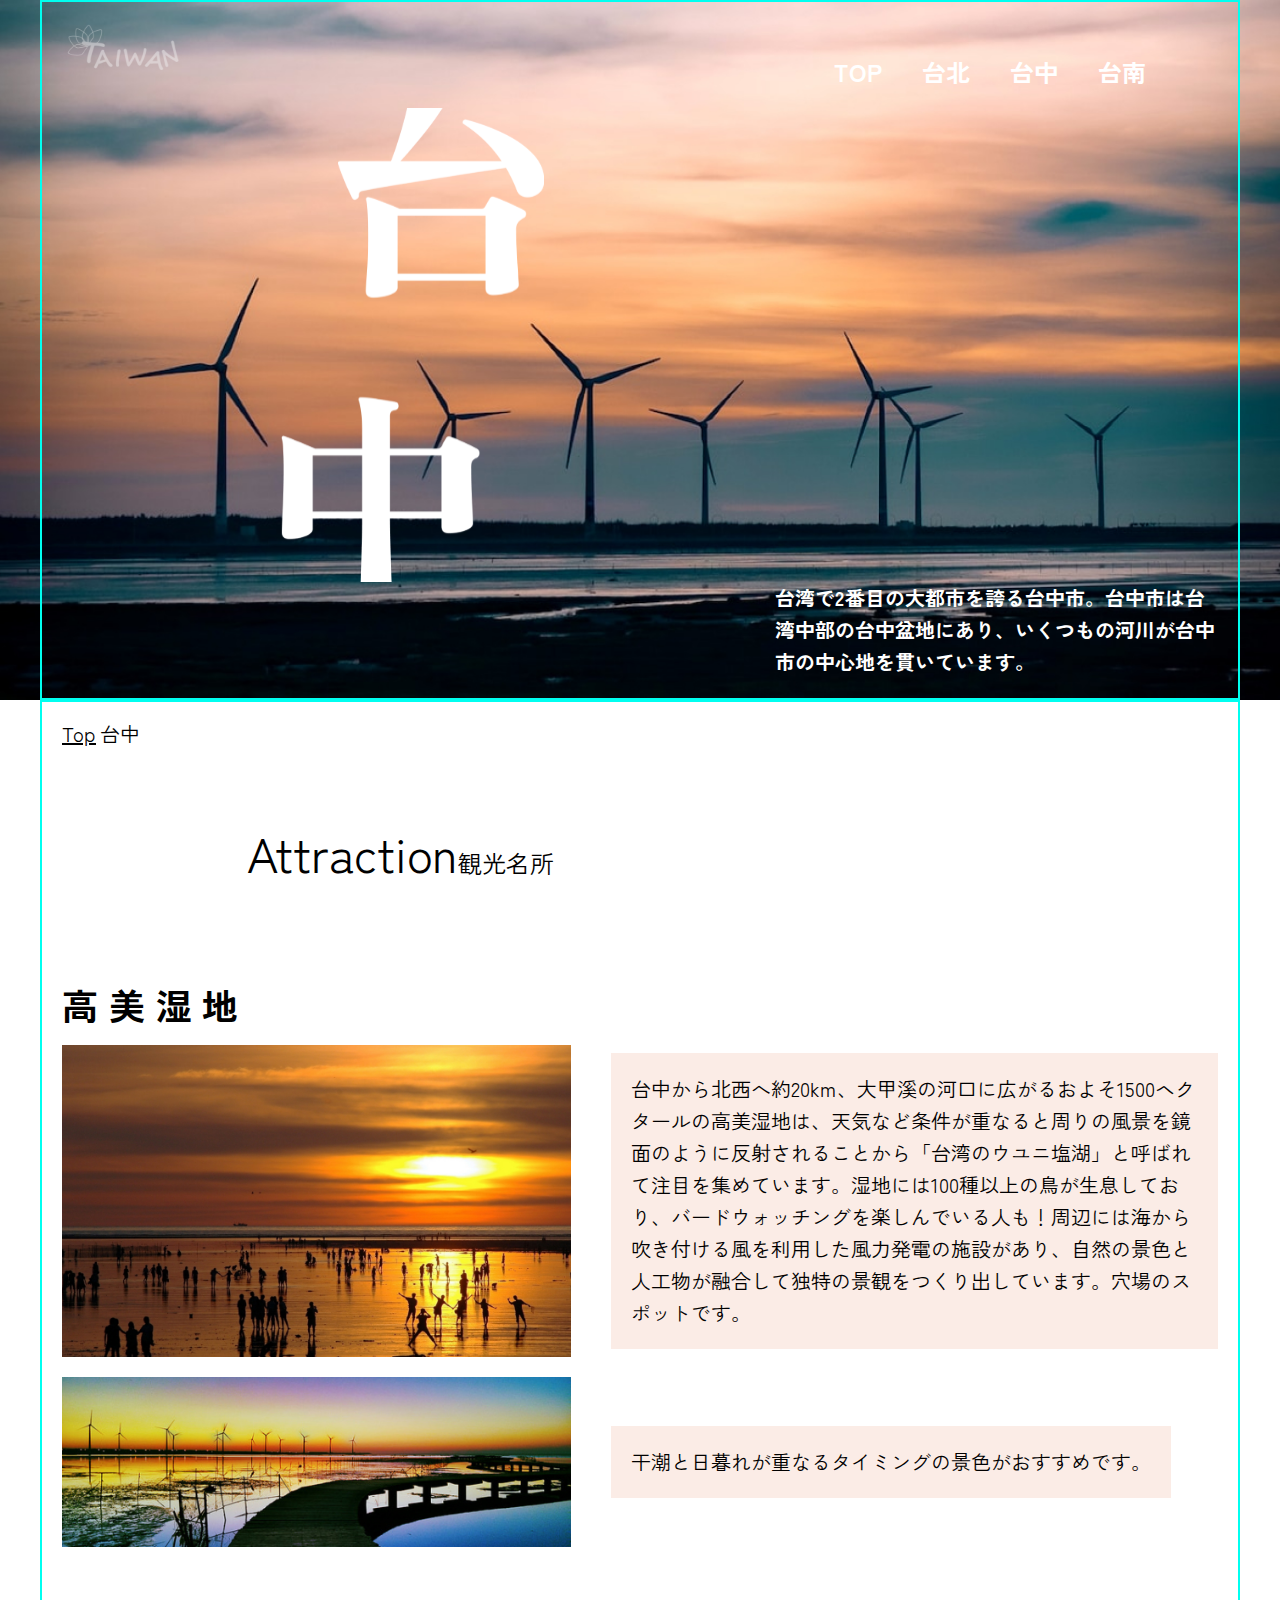
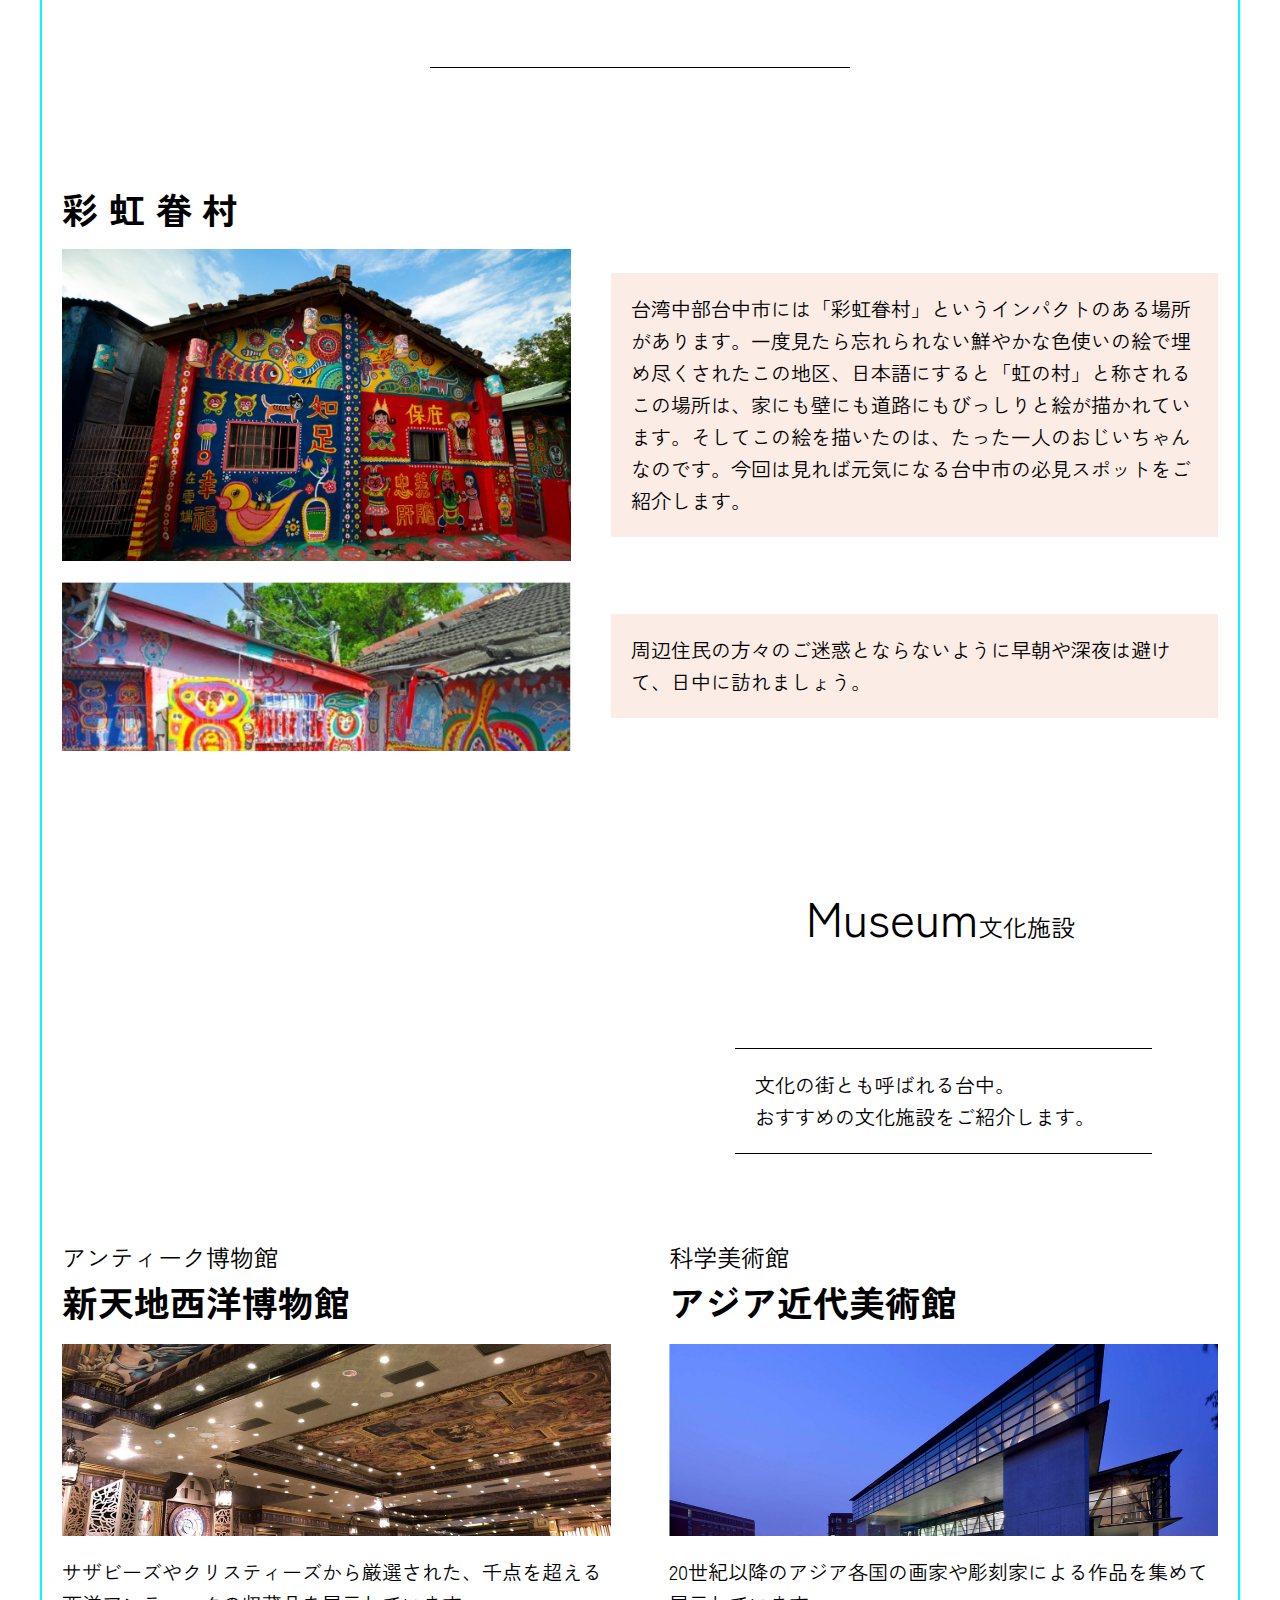
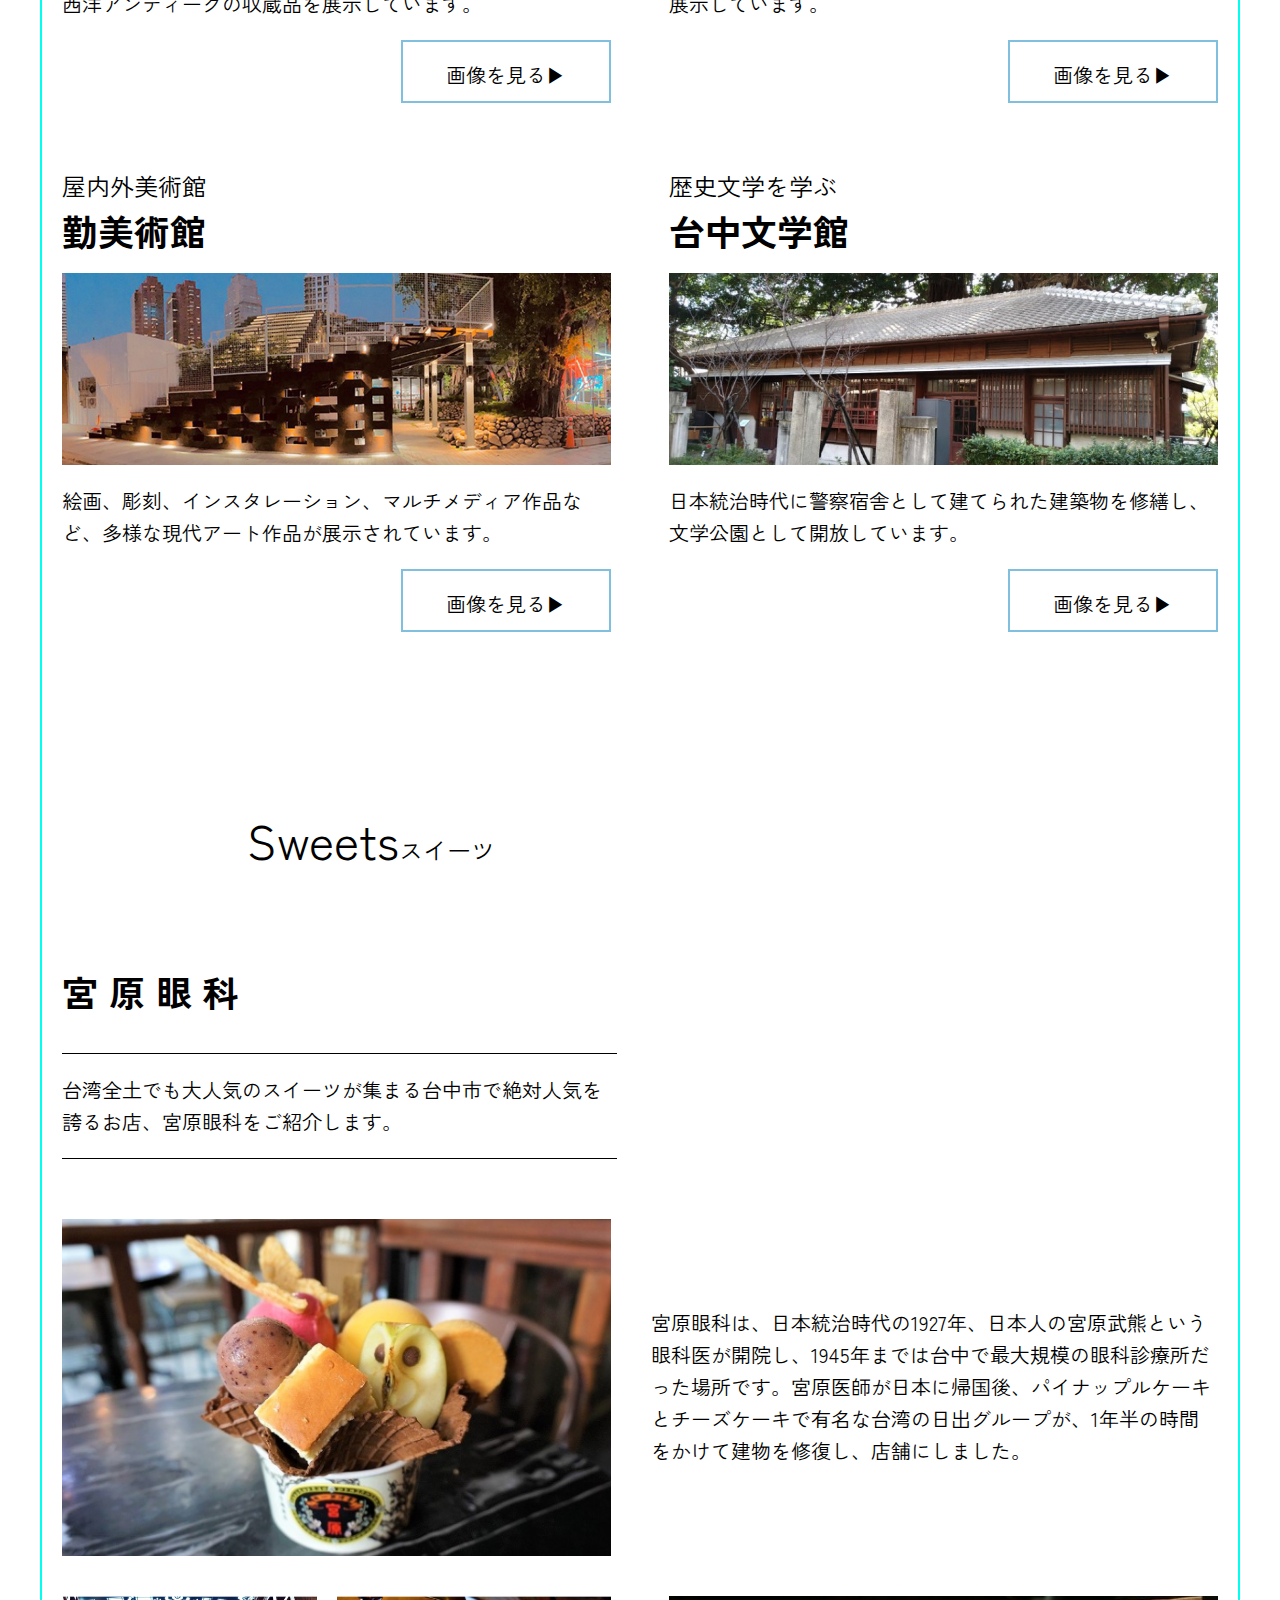
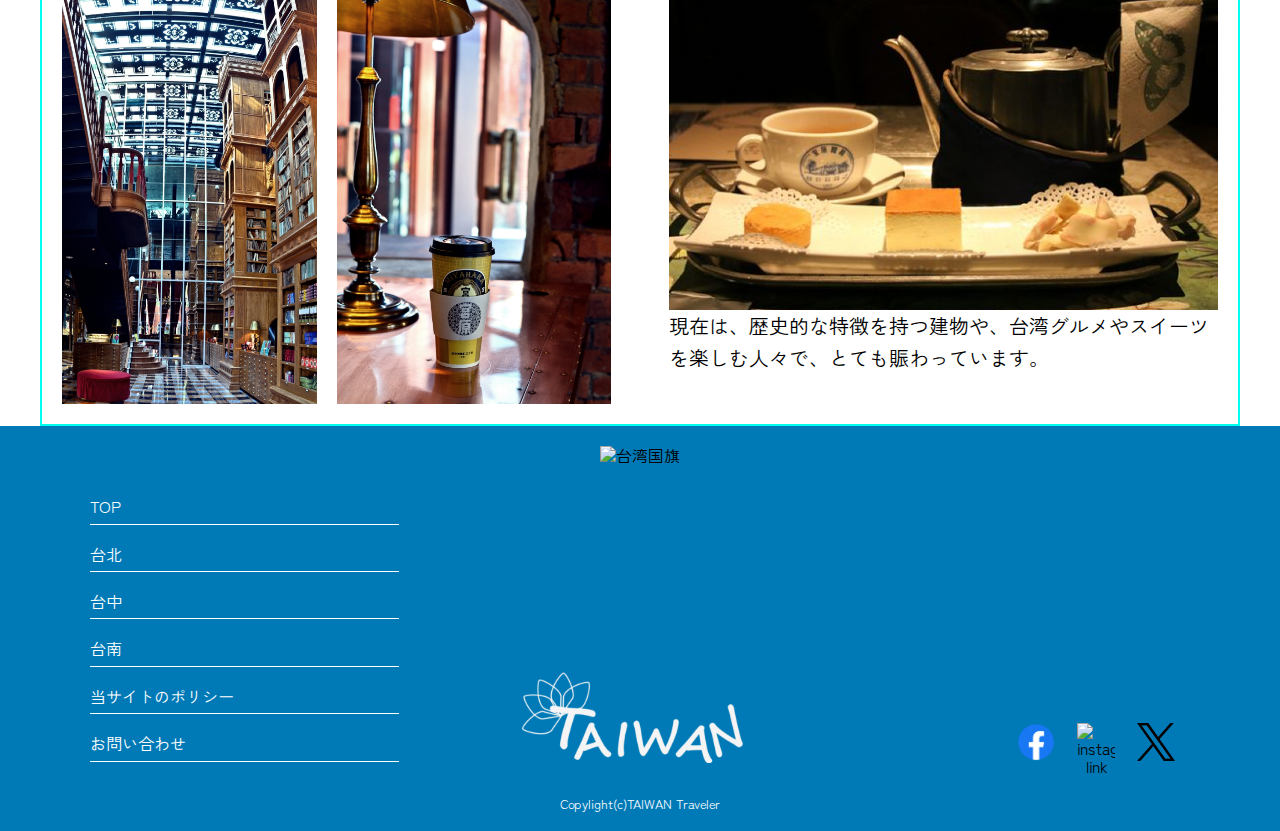
==== taiwan-site/taichung/index.html @ 5abd156e "画像名変更" ====
<!DOCTYPE html>
<html lang="ja">

<head>
  <meta charset="UTF-8">
  <meta http-equiv="X-UA-Compatible" content="IE=edge">
  <meta name="viewport" content="width=device-width, initial-scale=1.0">

  <!-- 文字 -->
  <link rel="preconnect" href="https://fonts.googleapis.com">
  <link rel="preconnect" href="https://fonts.gstatic.com" crossorigin>
  <link href="https://fonts.googleapis.com/css2?family=Zen+Kaku+Gothic+New:wght@300;400;500;700;900&display=swap"
    rel="stylesheet">

  <!-- css -->
  <link rel="stylesheet" href="../common/css/reset.css">
  <link rel="stylesheet" href="../common/css/common.css">
  <link rel="stylesheet" href="css/taichung.css">

  <title>台中</title>


  <!-- header用画像のHTML、各ページに要コピー -->
  <style>
    header {
      /* ※背景画像の変更場所※ */
      background: url(image/taichung_top_bg_sp.jpg) no-repeat 0% 40%/cover;
    }

    @media screen and (min-width: 767px) {

      /* ※背景画像の変更場所※ */
      header {
        background: url(image/taichung_top_bg.jpg) no-repeat 0% 58%/cover;
      }

      /* TOP-otamesi */
      /* header { */
      /* background: url(../top/image/top_img01.jpg) no-repeat 0% 58%/cover; */
      /* } */

    }
  </style>
  <!--------------------->

</head>


<body>

  <div class="modal">
    <div id="modalinner">
      <div class="modalclose"></div>
      <div id="modalcontent">
        <!-- --モーダル1中身変更場所- -->
        <p class="modal-start">新天地西洋博物館</p>
        <img src="image/mus_modal01_img01.jpg" alt="" class="img-top">
        <img src="image/mus_modal01_img02.jpg" alt="">

        <div class="modal-end">
          <p class="business-hours">営業時間：10:00〜18:00<br>
            住所：台湾台中市東区旱渓東路一段456号1階</p>
        </div>
        <!-- ----------------------- -->
      </div>
    </div>
  </div>
  <!-- ------------------------------- -->
  <!-- モーダル2つめ -->
  <div class="modal2">
    <div id="modalinner2">
      <div class="modalclose2"></div>
      <div id="modalcontent2">
        <!-- --モーダル2中身変更場所- -->
        <p class="modal-start">アジア近代美術館</p>
        <img src="image/mus_moda02l_img01.jpg" alt="" class="img-top">
        <img src="image/mus_modal02_img01.jpg" alt="">

        <div class="modal-end">
          <p class="business-hours">営業時間：9:30～17:00<br>
            住所：413台湾台中市霧峰區柳豐路500號</p>
        </div>
        <!-- ----------------------- -->
      </div>
    </div>
  </div>
  <!-- -------------------------------- -->

  <!-- モーダル3つめ -->
  <div class="modal3">
    <div id="modalinner3">
      <div class="modalclose3"></div>
      <div id="modalcontent3">
        <!-- --モーダル2中身変更場所- -->
        <p class="modal-start">新天地西洋博物館</p>
        <img src="image/mus_modal03_img01.jpg" alt="" class="img-top">
        <img src="image/mus_modal03_img02.jpg" alt="">

        <div class="modal-end">
          <p class="business-hours">営業時間 ：09:00〜17:00<br>
            住所：台中市西區館前路71號</p>
        </div>
        <!-- ----------------------- -->
      </div>
    </div>
  </div>
  <!-- -------------------------------- -->

  <!-- モーダル4つめ -->
  <div class="modal4">
    <div id="modalinner4">
      <div class="modalclose4"></div>
      <div id="modalcontent4">
        <!-- --モーダル2中身変更場所- -->
        <p class="modal-start">台中文学館</p>
        <img src="image/mus_modal04_img01.jpg" alt="" class="img-top">
        <img src="image/mus_modal04_img02.jpg" alt="">

        <div class="modal-end">
          <p class="business-hours">営業時間：09:00〜17:00<br>
            住所：台中市楽群街38号</p>
        </div>
        <!-- ----------------------- -->
      </div>
    </div>
  </div>
  <!-- -------------------------------- -->

  <!-- loading -->
  <div class="loading">
    <!-- <img src="../common/image/top_logo.svg"> -->
  </div>
  <!-------------->


  <!-- モーダル作成 共有部分 各ページに4つ-->







  <!-- header領域のHTML、各ページに要コピー -->
  <header>



    <div class="kasou">

      <img src="../common/image/top_logo.svg" alt="TAIWAN画像" class="header-rogo1">
      <div>

        <!-- ナビアイコン共通 -->
        <nav>


          <!-- メニューボタン -->
          <div class="nav">
            <div class="nav-icon-bg">
            </div>
            <input type="checkbox" class="menu-botan" id="menu-botan">
            <label for="menu-botan" class="menu-icon">
              <span class="nav-icon"></span>
            </label>



            <ul class="nav-menu">


              <li><img src="../common/image/top_logo.svg" alt="TAIWAN画像"></li>


              <!-- メニュー一覧 -->
              <li><a href="../index.html">top</a></li>
              <li><a href="../taipei/index.html">台北</a></li>
              <li><a href="../taichung/index.html">台中</a></li>
              <li><a href="../tainan/index.html">台南</a></li>
            </ul>

          </div>

        </nav>

        <!-- ※地名画像の変更場所※  -->

        <!-- TOP-otamesi  -->
        <img src="image/taichung_logo.svg" alt="台中画像" class="header-rogo2">
        <!-- <img src="../common/image/top_logo.svg" alt="台中画像" class="header-rogo2"> -->
      </div>

      <!-- ナビアイコン共通 -->

      <!-- ※詳細テキストの変更場所※  -->

      <!-- TOP-otamesi  -->
      <p>台湾で2番目の大都市を誇る台中市。台中市は台湾中部の台中盆地にあり、いくつもの河川が台中市の中心地を貫いています。</p>





    </div>

  </header>
  <!--------------------->
  <div class="pc-kasou">
    <main>



      <!-- パンくずメニューのHTML、各ページに要コピー -->
      <nav>
        <ul class="pan-kuzu">
          <li class="previous-screen"><a href="../index.html">top</a></li>

          <!-- ※パンくずの変更場所※  -->
          <li><a href="#"> 台中</a></li>
        </ul>

      </nav>
      <!-- パンくずメニュー -->

      <div class="kasou-main">

        <section class="attraction">

          <div class="text-align-change">

            <div class="Midashiimg"> </div>
            <h2 class="Midashi">Attraction<span>観光名所</span></h2>
          </div>



          <h3>高美湿地</h3>

          <div id="gaomei-wetland">

            <img src="image/att_gaomay_img01.jpg" alt="高美湿地の画像">


            <p class="attraction-ex">
              台中から北西へ約20km、大甲溪の河口に広がるおよそ1500ヘクタールの高美湿地は、天気など条件が重なると周りの風景を鏡面のように反射されることから「台湾のウユニ塩湖」と呼ばれて注目を集めています。湿地には100種以上の鳥が生息しており、バードウォッチングを楽しんでいる人も！周辺には海から吹き付ける風を利用した風力発電の施設があり、自然の景色と人工物が融合して独特の景観をつくり出しています。穴場のスポットです。
            </p>
          </div>

          <div id="lowtide-sunset">
            <img src="image/att_gaomay_img02.jpg" alt="干潮と日暮れの画像">

            <p class="attraction-ex attraction-exs">干潮と日暮れが重なるタイミングの景色がおすすめです。</p>
          </div>

          <!-- --------------------- -->
          <span class="kugiri"></span>
          <!-- ここ気になる -->

          <h3 id="rainbow-village-h3">彩虹眷村</h3>

          <div id="rainbow-village">

            <img src="image/att_rainbow_img01.jpg" alt="彩虹眷村の画像">

            <p class="attraction-ex">
              台湾中部台中市には「彩虹眷村」というインパクトのある場所があります。一度見たら忘れられない鮮やかな色使いの絵で埋め尽くされたこの地区、日本語にすると「虹の村」と称されるこの場所は、家にも壁にも道路にもびっしりと絵が描かれています。そしてこの絵を描いたのは、たった一人のおじいちゃんなのです。今回は見れば元気になる台中市の必見スポットをご紹介します。
            </p>
          </div>

          <div id="rainbow-village-2">

            <img src="image/att_rainbow_img02.jpg" alt="彩虹眷村の画像">

            <p class="attraction-ex attraction-exs">周辺住民の方々のご迷惑とならないように早朝や深夜は避けて、日中に訪れましょう。</p>
          </div>

        </section>



        <section class="museum">

          <div id="structural-change">
            <div id="tentative"></div>

            <div id="midasi-explanation">

              <div class="text-align-change">
                <div class="Midashiimg"></div>
                <h2 class="Midashi">Museum<span>文化施設</span></h2>
              </div>


              <p class="museum">文化の街とも呼ばれる台中。<br>
                おすすめの文化施設をご紹介します。</p>
            </div>
          </div>


          <div id="museum">

            <div id="museum-element-1">

              <div class="museum-elements">

                <p class="subtitle">アンティーク博物館</p>

                <p class="hall-name"> 新天地西洋博物館</p>

                <img class="sp" src="image/mus_western_img_sp.jpg" alt="新天地西洋博物館の画像">
                <img class="pc" src="image/mus_western_img.jpg" alt="新天地西洋博物館の画像">

                <p class="explanation">サザビーズやクリスティーズから厳選された、千点を超える西洋アンティークの収蔵品を展示しています。</p>

                <div class="button">

                  <!-- <button>営業時間を見る<span class="arrow"> </span></button> -->
                  <button id="modal-openbutton" onclick="Open()">画像を見る<span>▶</span></button>
                </div>

              </div>

              <div class="museum-elements">

                <p class="subtitle">科学美術館</p>
                <p class="hall-name">アジア近代美術館</p>

                <img src="image/mus_asian_modern_art_img.jpg" alt="アジア近代美術館の画像">

                <p class="explanation">20世紀以降のアジア各国の画家や彫刻家による作品を集めて展示しています。</p>
                <div class="button">

                  <!-- <button>営業時間を見る<span class="arrow"> </span></button> -->
                  <button id="modal-openbutton2" onclick="Open2()">画像を見る<span>▶</span></button>
                </div>


              </div>
            </div>


            <div id="museum-element-2">
              <div class="museum-elements">

                <p class="subtitle">屋内外美術館</p>
                <p class="hall-name">勤美術館</p>

                <img src="image/mus_CMP_img.jpg" alt="勤美術館の画像">

                <p class="explanation">絵画、彫刻、インスタレーション、マルチメディア作品など、多様な現代アート作品が展示されています。</p>

                <div class="button">
                  <!-- <button>営業時間を見る<span class="arrow"> </span></button> -->
                  <button id="modal-openbutton3" onclick="Open3()">画像を見る<span>▶</span></button>
                </div>


              </div>

              <div id="taichung">

                <p class="subtitle">歴史文学を学ぶ</p>

                <p class="hall-name">台中文学館</p>


                <img src="image/mus_taicyubungakukan_img.jpg" alt="台中文学館の画像">

                <p class="explanation">日本統治時代に警察宿舎として建てられた建築物を修繕し、文学公園として開放しています。</p>

                <div class="button">
                  <!-- <button>営業時間を見る<span class="arrow"> </span></button> -->
                  <button id="modal-openbutton4" onclick="Open4()">画像を見る<span>▶</span></button>
                </div>

              </div>
            </div>

          </div>

        </section>
        <section class="sweets">

          <div class="text-align-change">
            <div class="Midashiimg"></div>
            <h2 class="Midashi">Sweets<span>スイーツ</span></h2>
          </div>



          <h3>宮原眼科</h3>

          <p class="sweets">台湾全土でも大人気のスイーツが集まる台中市で絶対人気を誇るお店、宮原眼科をご紹介します。</p>


          <div id="miyahara-ophthalmology">

            <img id="ophthalmology" src="image/sweets_img.jpg" alt="宮原眼科の画像">

            <p>
              宮原眼科は、日本統治時代の1927年、日本人の宮原武熊という眼科医が開院し、1945年までは台中で最大規模の眼科診療所だった場所です。宮原医師が日本に帰国後、パイナップルケーキとチーズケーキで有名な台湾の日出グループが、1年半の時間をかけて建物を修復し、店舗にしました。
            </p>
          </div>



          <div id="grid">

            <div id="Instore-coffee">
              <img id="calc" src="image/sweets_sub01.jpg" alt="店舗内の画像">
              <img src="image/sweets_sub02.jpg" alt="コーヒーの画像">

            </div>

            <p id="explanation">現在は、歴史的な特徴を持つ建物や、台湾グルメやスイーツを楽しむ人々で、とても賑わっています。</p>

            <img id="sweets-set" src="image/sweets_miyahara_img.jpg" alt="スイーツセットの画像">
          </div>



        </section>


      </div>

    </main>
  </div>
  <footer>



    <div id="footer-div">
      <img src="../common/image/taiwankokki.svg" alt="台湾国旗" id="kokki-ikon">
    </div>


    <ul>
      <li><a href="../index.html">TOP</a></li>
      <li><a href="../taipei/index.html">台北</a></li>
      <li><a href="../taichung/index.html">台中</a></li>
      <li><a href="../tainan/index.html">台南</a></li>
      <li><a href="#">当サイトのポリシー</a></li>
      <li><a href="#">お問い合わせ</a></li>
    </ul>

    <div id="footer-tiwandiv">
      <img src="../common/image/footerlogo.svg" alt="Taiwan画像" id="footer-tiwanicon">
    </div>

    <div id="footer-snsdiv">
      <a href="#" class="snslink" id="snslink1">
        <img src="../common/image/facebook_img.png" alt="facebook link" class="snsicon">
      </a>
      <a href="#" class="snslink" id="snslink2">
        <img src="../common/image/Instagram_Glyph_Gradient.svg" alt="instagram link" class="snsicon" id="instamargin">
      </a>
      <a href="#" class="snslink" id="snslink3">
        <img src="../common/image/x_img.png" alt="X link" class="snsicon">
      </a>
    </div>



    <small>Copylight(c)TAIWAN Traveler</small>
  </footer>





  <script src="../common/js/loading.js"></script>
  <script src="../common/js/main.js"></script>
  <script src="../common/js/modal.js"></script>
  <script src="../common/js/others.js"></script>
  <script src="js/taichung.js"></script>


</body>

</html>
---- taiwan-site/common/css/common.css ----
@charset "utf-8";

/* 共通フォント */
body {
  font-family: 'Zen Kaku Gothic New', sans-serif;
}

div.pc-kasou {
  margin: 0 0px;
}

@media screen and (min-width: 767px) {

  div.pc-kasou {
    max-width: 1200px;
    margin: 0 auto;
    border: 2px solid #00FFF0;
  }
}

/* *********************************************** */
/* ローディング***javascriptのパターンのcss */
/* *********************************************** */

/* .loading { */
/* background-color: #0180BE; */
/* width: 100vw; */
/* height: 100vh; */
/* position: fixed; */
/* top: 0; */
/* left: 0; */
/* z-index: 1000; */
/* display: flex; */
/* align-items: center; */
/* justify-content: center; */
/* } */

/* .loading img { */
/* width: 287px; */
/* position: absolute; */
/* top: 50%; */
/* left: 50%; */
/* margin: 0 auto; */
/* opacity: 0;
  transform: translate(-50%, -50%); */
/* animation: img_fade 2.0s 0.5s forwards; */
/* } */

/* @keyframes img_fade { */
/* 0% { */
/* opacity: 0; */
/* } */

/* 60% { */
/* opacity: 1; */
/* } */

/* 100% { */
/* opacity: 0; */
/* } */
/* } */

/* ローディングが終わったらhideクラスを付与 */
/* .loading.hide { */
/* opacity: 0; */
/* pointer-events: none; */
/* transition: opacity 2000ms; */
/* } */

/* ローディングpc */
/* .loading img { */
/* width: 318px; */
/* } */

/* *********************************************** */

/* --------------------header-------------------- */

header div.kasou {
  padding: 8px;
}

header div.kasou img.header-rogo1 {
  width: 30%;
  /*111/375= 0.296*/
  opacity: 45%;

}

header div.kasou div {
  display: flex;
  justify-content: center;

}


header div.kasou div img.header-rogo2 {
  width: 53%;
  height: 100%;
  /*  199/375=0.53 */
  margin: 67px 0 109.4px;
  /* margin-top 112-45=67 */
  /* margin-bottom 167-57.6=109.4 */
}

header p {
  width: 69%;
  /* 247/359＝0.688 */
  color: #FFFFFF;
  font-size: 12px;
  line-height: 1.6em;
  /* 19.2/12=1.6 */
  margin: 0 0 0 auto;

  font-weight: bold;
}


/* ---ナビ作成 共通--- */
div.nav-icon-bg {
  position: fixed;
  right: 4px;
  top: 4px;

  width: 48px;
  height: 48px;
  border-radius: 24px;
  background: rgba(0, 0, 0, 0.5);

}

nav div.nav {
  position: fixed;
  right: 0;
  top: 0;
  width: 100%;
  z-index: 95;

}

nav img {
  width: 30%;
  /*111/375= 0.296*/

}

nav input.menu-botan {
  display: none;
}

nav label.menu-icon {
  position: absolute;
  right: 12px;
  top: 21px;
  padding-top: 5px;
  height: 12px;
  cursor: pointer;
}

nav label.menu-icon span.nav-icon {
  display: block;
  width: 32px;
  height: 2px;
  background: #ffffff;

  position: relative;
  transition: background .4s ease-out;

}


nav label.menu-icon span.nav-icon::before,
nav label.menu-icon span.nav-icon::after {
  content: "";
  display: block;
  width: 70%;
  height: 100%;
  background: #ffffff;

  position: absolute;
  transition: all .4s ease-out;
}

nav label.menu-icon span.nav-icon::before {
  top: -12.5px;
  margin-left: 4.5px;
}

nav label.menu-icon span.nav-icon::after {
  top: 12.5px;
  margin-left: 4.5px;
}

nav ul.nav-menu {
  width: 100%;
  background: rgba(0, 0, 0, 0.7);
  text-align: center;
  max-height: 0;
  margin: 0;
  overflow: hidden;
  transition: max-height 0.6s;
  height: 667px;

  text-transform: uppercase;
  text-decoration-line: underline;
  text-decoration-thickness: 3px;
  text-decoration-color: rgba(255, 255, 255, 0.3);

}

nav ul.nav-menu li img {
  position: absolute;
  left: 8px;
  top: 8px;
  max-height: 0;
}


nav ul.nav-menu li:first-of-type {
  padding-top: 96px;
}

nav ul.nav-menu li {
  color: #FFFFFF;
  font-size: 20px;
  font-weight: bold;

}

nav ul.nav-menu li a {
  display: block;
  padding: 32px 20px;
  font-style: bold;
}

nav ul.nav-menu li a:hover {
  /* ナビメニューの項目にカーソルを合わせたときの設定 */
  background: rgb(255, 255, 91);
  color: black;
}

nav input.menu-botan:checked~ul.nav-menu {
  /* メニューボタンをチェックした際の設定 */
  max-height: 667px;
  /* 最大高さ設定 */
}

nav input.menu-botan:checked~ul.nav-menu li img {
  /* メニューボタンをチェックした際の設定 */
  max-height: 667px;
  /* 最大高さ設定 */
}

/* メニューのバツ表示 */
nav input.menu-botan:checked~label.menu-icon span.nav-icon {

  background: transparent;

}

nav input.menu-botan:checked~label.menu-icon span.nav-icon::before {
  transform: rotate(-45deg);
  top: 0;
  right: 0.5px;
  width: 99%;
  /* 40:56.57=70:X 比率の計算 */
  /* 70*56.57/40=99% */
}

nav input.menu-botan:checked~label.menu-icon span.nav-icon::after {
  transform: rotate(45deg);
  top: 0;
  right: 0.5px;
  width: 99%;
}

@media screen and (min-width: 767px) {

  header div.kasou {
    padding: 0px;
    max-width: 1200px;
    margin: 0 auto;
    border: 2px solid #00FFF0;
    position: relative;

  }

  header div.kasou img.header-rogo1 {
    width: 10%;
    /*140/1366= 0.102*/
    opacity: 45%;
    margin: 20px 0 0 20px;

  }

  header div.kasou div {
    display: block;
  }

  header div.kasou div img.header-rogo2 {
    width: 22%;
    /*  300/1366=0.219 */
    height: 100%;
    margin: 38px 0 0 20%;
    /* margin-top 112-45=67 */
    /* margin-bottom 167-57.6=109.4 */
  }


  header p {
    width: 37%;
    /* 482/1290=0.374 */

    font-size: 20px;
    margin: 0 20px 0 auto;
    padding-bottom: 20px;
  }



  /* ---ナビ作成 共通--- */
  div.nav-icon-bg {
    position: none;
    width: 0px;
    height: 0px;
    border-radius: 0px;
    background: transparent;
  }

  nav div.nav {
    display: none;
    position: absolute;

    top: 0;
    right: 6%;

    width: 100%;
    height: 58px;
    margin-top: 20px;
  }

  nav img {
    display: none;

  }

  nav input.menu-botan {
    display: none;
  }

  nav label.menu-icon {
    position: none;
    padding-top: 0px;
    height: 0px;
    cursor: none;
  }

  nav label.menu-icon span.nav-icon {
    display: none;
    width: 0px;
    height: 0px;
    background: #ffffff;

    position: relative;
    transition: background .4s ease-out;

  }

  nav ul.nav-menu {
    display: flex;
    justify-content: right;
    width: 100%;
    background: rgba(0, 0, 0, 0);
    text-align: center;
    max-height: none;
    overflow: none;
    transition: none;

    height: 56px;

    text-transform: uppercase;
    text-decoration-line: none;

    position: absolute;
    top: 0px;
    right: 0px;

    margin-top: 20px;
  }

  nav ul.nav-menu li img {
    position: absolute;
    left: 0;
    top: 0;
    max-height: 0;
  }


  nav ul.nav-menu li:first-of-type {
    padding-top: 0px;
  }

  nav ul.nav-menu li {
    color: #FFFFFF;
    font-size: 24px;
  }

  nav ul.nav-menu li a {
    display: block;
    padding: 16px 20px;
  }
}

/* ---ナビ作成 共通--- */
/* --------------------header-------------------- */

/* --------------------main領域スペース設定-------------------- */
main {
  margin: 8px 40px 60px 8px;
}

main div.kasou-main {
  margin: 0 0 0 32px;
}

/* --------------------SP用、PC用画像切り替え-------------------- */
main div.kasou-main img.sp {
  display: inline-block;
}

main div.kasou-main img.pc {
  display: none
}



@media screen and (min-width: 767px) {

  div.pc-kasou {}

  main {
    margin: 20px 20px;
  }

  main div.kasou-main {
    margin: 0px;
  }

  /* --------------------SP用、PC用画像切り替え-------------------- */
  main div.kasou-main img.sp {
    display: none;
  }

  main div.kasou-main img.pc {
    display: inline-block;
  }

}

/* --------------------main領域スペース設定-------------------- */


/* ---パンくず--- */
main nav ul {
  display: flex;
}

main nav ul li.previous-screen {
  text-transform: capitalize;
  text-decoration-line: underline;

  margin-right: 4px;
}

@media screen and (min-width: 767px) {
  main nav ul {
    font-size: 20px;
  }

}

/* ---パンくず--- */

/* 見出し */
.Midashiimg {
  position: relative;
  display: inline;
  height: 0.5px;
  left: 50%;
  width: 100%;
}

.Midashiimg::before {
  content: '';
  display: inline-block;
  position: absolute;
  background-image: url(../../common/image/h2_bg.png);
  background-size: contain;
  width: 220px;
  height: 40px;
  top: -8px;
  left: -110px;
}

/* 見出し左スタイル！ h2が左端にある状態でコピペしてください*/

/* #Midashi {
  font-size: 48px;
  text-align: left;
  margin-left: 16%;
}
#Midashi span {
  font-size: 24px;
}
#Midashiimg {
  left: 16%;
}
#Midashiimg::before {
  width: 530px;
  height: 96px;
  top: -15px;
  left: -110px;
} */

/* /* 見出し右スタイル！ h2が右端にある状態でコピペしてください*/

/* #section3 h2{
  font-size: 48px;
}

#Midashi2 {
  
  margin-right: 16%;
}
#Midashi2 span {
  font-size: 24px;
}
#Midashiimg2 {
  left: 84%;
}
#Midashiimg2::before {
  width: 530px;
  height: 96px;
  top: -15px;
  left: -430px;
} */



/* 区切り線sp */
.kugiri {
  display: block;
  margin: 0 auto;
  max-width: 225px;
  border-top: 1px solid #000000;
}




/* モーダルウィンドウ!!!!!!!!!!!!!!!!!!!!!!!!!!!!!!!!!!!!!!!!!!!!!!!!!!!!!!!! */
#modal-openbutton {
  position: fixed;
  border: 2px solid #ff7b00;
  width: 120px;
  height: 36px;
  font-size: 12px;
  text-align: center;
}

.modal {
  position: fixed;
  width: 100%;
  height: 100%;
  opacity: 0;
  visibility: hidden;
  text-align: center;
  /* ----------------モーダル背景色変更場所------------------------- */

  /* --------------------------------------------------------------- */
}

/* クラス付与 */
.Opening {
  opacity: 1;
  visibility: visible;
}

/* アニメーション変更場所（設定自由です）************** */
.Opening {
  visibility: visible;
  animation: modalanime forwards 0.5s ease-in 0s 1;
}

@keyframes modalanime {
  0% {
    opacity: 0;
  }

  100% {
    opacity: 1;
  }
}

/* --------------------------------------------------- */
/* 閉じるボタンdiv */
.modalclose {
  position: absolute;
  display: flex;
  align-items: center;
  justify-content: center;
  left: 99%;
  width: 1px;
  height: 1px;
}

/* ばってん疑似要素 */
.modalclose::before {
  position: absolute;
  content: "";
  top: 15px;
  right: 10px;
  width: 40px;
  height: 40px;
  border-top: 8px solid #000;
  cursor: pointer;
  rotate: 45deg;
}

.modalclose::after {
  position: absolute;
  content: "";
  top: 15px;
  right: -12px;
  width: 40px;
  height: 40px;
  border-top: 8px solid #000;
  cursor: pointer;
  rotate: -45deg;
}

/*----------------------- モーダルの中身変更場所SP--------------- */
.modal img {
  width: 280px;
  height: 280px;
  margin-top: 80px;
  box-shadow: 10px 10px 12px 4px #ccc;
}

/* ----------------------------------------------------------------
  spモーダルコンテンツSP版の上部マージンは80px */

@media screen and (min-width: 767px) {

  /* ------------------- モーダルの中身変更場所PC-------------------*/
  .modal img {
    margin-top: 120px;
    width: 33%;
    height: auto;
  }


  /* 区切り線 pc*/
  .kugiri {
    display: block;
    margin: 0 auto;
    max-width: 420px;
    border-top: 1px solid #000000;
  }

  /* ----------------------------------------------------- */
  /* -------------------------------------------------------------- 
pcモーダルコンテンツPC版の上部マージンは120px*/
}

/* ----------------------------------------------------- */




/* 共有部分footer!!!!!!!!!!!!!!!!!!!!! ***************************/

footer {
  background-color: #007AB7;
  text-align: center;
  padding: 20px 0 20px 0;
  width: 100%;
}

#footer-div {
  display: block;
}

#kokki-ikon {
  width: 38px;
  height: 24px;
}

footer ul {
  margin-left: 31%;
}

footer li {
  color: #fff;
  width: 23%;
  text-align: left;
  border-bottom: 1px solid #fff;
  padding: 20px 0 8px 0;
}

#footer-tiwandiv {
  display: none
}

footer div {
  justify-content: center;
  display: flex;
  width: 100%;
}

footer .snslink {
  display: block;
  width: 38px;
  margin: 20px 10px 0 10px;
}

footer .snsicon {
  display: block;
  width: 38px;
  padding: 20px 0 20px 0;
}

#footer-div {
  display: block;
}

#kokki-ikon {
  width: 38px;
  height: 24px;
}

footer li {
  color: #fff;
  width: 53%;
  text-align: left;
  border-bottom: 1px solid #fff;
  padding: 20px 0 8px 0;
}

footer small {
  display: block;
  color: #fff;
  margin-top: 20px;
}

footer div {
  justify-content: center;
  display: flex;
  width: 100%;
}

footer .snslink {
  display: block;
  width: 38px;
  margin: 20px 10px 0 10px;
}

footer .snsicon {
  display: block;
  width: 38px;
}

footer small {
  display: block;
  color: #fff;
  margin-top: 20px;
}

@media screen and (min-width: 767px) {

  #kokki-ikon {
    width: 64px;
    height: 48px;
    margin-bottom: 13px;
  }

  footer ul {
    margin-left: 7%;
  }

  footer small {
    position: relative;
  }


  #footer-tiwandiv {
    display: block;
    width: 20px;
    position: relative;
    background-color: #007AB7;
    height: 1px;
    left: 50%
  }

  #footer-tiwanicon {
    position: absolute;
    right: -90px;
    bottom: 0px;
  }

  #footer-snsdiv {
    position: relative;
    height: 14px;
    left: 99%;
    width: 0.2px;

  }

  footer #snslink1 {
    position: absolute;
    display: inline;
    right: 240px;
    top: -80px;
    width: 100%;
    height: 100px;
    ;
  }

  footer #snslink2 {
    position: absolute;
    right: 180px;
    top: -80px;
    width: 100%;
    height: 100px;
    ;
  }

  footer #snslink3 {
    position: absolute;
    display: inline;
    right: 120px;
    top: -80px;
    width: 100%;
    height: 100px;
    ;
  }

  .snslink {
    display: inline;
  }

  footer ul {
    margin-left: 7%;
  }

  footer li {
    width: 26%;
  }
}


/* ********************************************************/
---- taiwan-site/taichung/css/taichung.css ----
@charset "UTF-8";


/* TOP-otamesi  */
/* header div.kasou div img.header-rogo2 { */
/* width: 65%; */
/* 780/1200=0.65 */

/* margin-top: ???; */

/* margin-bottom: 16%; */
/* 116/710.91=0.163 */
/* 116⇒開けたいスペースの高さ(ｐ要素の高さ) */
/* 710.91⇒(ｐ要素の親要素の高さ) */
/* } */

/* --------------------main-------------------- */
main div.kasou-main {
    text-align: center;
}

main div.kasou-main h3 {
    text-align: center;
    font-size: 24px;
    font-weight: bold;
    letter-spacing: 0.3em;
    margin-bottom: 20px;
}

main div.kasou-main img {
    width: 100%;
    margin-bottom: 20px;
}

main div.kasou-main div.text-align-change {
    text-align: left;
}


/* -----------------見出し 共有-------------------------------------*/
/* 疑似要素の親 */
.Midashi {
    font-size: 24px;
    text-align: center;
    margin-bottom: 48px;
}

.Midashi span {
    font-size: 12px;
}

.Midashiimg {
    position: relative;
    height: 0.5px;


    /* 見出しの基準位置変更場所％で指定してください------- */
    left: 50%;
    /* --------------------------------------------------- */
}

.Midashiimg::before {

    /* 画像サイズurl変更場所------------------------------ */
    background-image: url(../../common/image/h2_bg.png);
    width: 220px;
    height: 40px;
    top: -8px;
    left: -110px;
    /* --------------------------------------------------- */
}

/* ----------------------------------------------------- */


main div.kasou-main section.attraction {
    margin-top: 40px;
    margin-bottom: 40px;
}

section.attraction h3 {
    margin-top: 60px;
}


section.attraction p.attraction-ex {
    background: rgba(237, 161, 132, 0.2);
    font-size: 12px;
    line-height: 19.2px;
    padding: 20px 16px;
    margin-bottom: 20px;
}

section.attraction p.attraction-exs {
    margin-bottom: 60px
}



section.museum p.museum {
    width: 76%;
    /* 225/295=0.763 */
    font-size: 12px;
    line-height: 19.2px;
    padding: 12px 0;
    margin: 0px auto;
    margin-bottom: 40px;
    border-top: solid 1px #000;
    border-bottom: solid 1px #000;

}


section.museum div#museum {
    text-align: left;
}

section.museum div#museum div.museum-elements {
    margin-bottom: 40px;
}

section.museum div#museum div#taichung {
    margin-bottom: 60px;
}

section.museum div#museum p.subtitle {
    font-size: 12px;
    line-height: 22.5px;
}

section.museum div#museum p.hall-name {
    font-size: 16px;
    font-weight: bold;
    line-height: 22.5px;
    margin-bottom: 12px;

}

section.museum div#museum img {
    margin-bottom: 12px;
    object-fit: cover;
}

section.museum div#museum p.explanation {
    font-size: 12px;
    line-height: 19.2px;
    margin-bottom: 12px;

}

section.museum div#museum div.button {
    display: flex;
    justify-content: right;
}

section.museum div#museum div button {
    font-size: 12px;
    /* border: 2px solid rgba(1, 128, 190, 0.5); */
    padding: 12px;
}


section.museum div#museum button span.arrow {
    display: inline-block;
    width: 0px;
    height: 0px;
    border-top: 5px solid transparent;
    border-bottom: 5px solid transparent;
    border-left: 5px solid rgb(1, 128, 190);
    /* (√2*7)/2＝5.94 */

    margin-left: 7.1px;

}






section.sweets p {
    font-size: 12px;
    margin-bottom: 20px;

}

section.sweet div#grids img#ophthalmology {
    margin-bottom: 20px;
}

section.sweets div#grid div#Instore-coffee {
    width: 100%;
    display: flex;
    object-fit: cover;
}

section.sweets div#grid div#Instore-coffee img {
    width: 50%;
    /* 140/295=0.47 */
    margin-bottom: 0px;

}

section.sweets div#grid div#Instore-coffee img#calc {
    padding-right: 15px;
}

section.sweets div#grid img#sweets-set {
    margin-bottom: 60px;
}










/* --------------------main-------------------- */

@media screen and (min-width: 767px) {

    /* --------------------main-------------------- */

    main div.kasou-main {
        text-align: left;
    }

    main div.kasou-main h3 {
        text-align: left;
        font-size: 36px;
        font-weight: bold;
        letter-spacing: 0.3em;
        margin-bottom: 20px;
    }

    main div.kasou-main img {
        width: 44%;
        /* 600/1366=0.44 */
        margin-right: 40px;
        margin-bottom: 0px;
    }

    main div.kasou-main div.text-align-change {
        text-align: none;
    }



    /* -----------------見出し 共有-------------------------------------*/
    /* 疑似要素の親 */
    .Midashi {
        font-size: 48px;
        text-align: left;
        margin-left: 16%;
        margin-bottom: 48px;
    }

    .Midashi span {
        font-size: 24px;
    }

    .Midashiimg {
        position: relative;
        height: 0.5px;


        /* 見出しの基準位置変更場所％で指定してください------- */
        left: 16%;
        /* --------------------------------------------------- */
    }

    .Midashiimg::before {

        /* 画像サイズurl変更場所------------------------------ */
        background-image: url(../../common/image/h2_bg.png);
        width: 530px;
        height: 96px;
        top: -15px;
        /* 45(線と画像の底辺が同じ時)-24(スペース量)=21px */
        left: -110px;
        /* --------------------------------------------------- */
    }

    /* ----------------------------------------------------- */

    main div.kasou-main section.attraction {
        margin-top: 80px;

        margin-bottom: 120px;
    }


    section.attraction h3 {
        margin-top: 104px;
        /* 24(h2から見出し画像底辺までの距離)+80＝104 */
    }

    section.attraction p.attraction-ex {
        background: rgba(237, 161, 132, 0.2);
        font-size: 20px;
        line-height: 32px;
        padding: 20px 20px;
        margin: 0px;
    }

    section.attraction p.attraction-exs {
        margin-bottom: 0px;
    }

    section.attraction div#gaomei-wetland {
        display: flex;
        margin-bottom: 20px;
        align-items: center;
    }

    section.attraction div#lowtide-sunset {
        display: flex;
        margin-bottom: 120px;
        align-items: center;
    }

    section.attraction h3#rainbow-village-h3 {
        margin-top: 120px;
    }

    section.attraction div#rainbow-village {
        display: flex;
        margin-bottom: 20px;
        align-items: center;
    }

    section.attraction div#rainbow-village-2 {
        display: flex;
        margin-bottom: 120px;
        align-items: center;
    }




    main div.kasou-main section.museum div#structural-change {
        display: flex;
        column-gap: 58px;
    }

    section.museum div#structural-change div#tentative,
    section.museum div#structural-change div#midasi-explanation {
        width: 50%;
    }

    /* ミュージアムの見出し画像 微調整 */
    section.museum div#structural-change div#midasi-explanation div.Midashiimg {
        margin-left: 5%;
        top: 24px;
    }

    /* ミュージアムの見出し文字 微調整 */
    section.museum div#structural-change div#midasi-explanation h2 {
        margin-left: 25%;

    }


    section.museum div#museum div#museum-element-1,
    section.museum div#museum div#museum-element-2 {
        display: flex;
        column-gap: 58px;
    }

    section.museum div#museum div.museum-elements,
    section.museum div#museum div#taichung {
        width: 50%;
    }


    section.museum p.museum {
        width: 76%;
        /* 225/295=0.763 */
        font-size: 20px;
        line-height: 32px;
        padding: 20px;
        /* margin: 0px auto; */
        margin-top: 104px;
        /* 24(h2から見出し画像底辺までの距離)+80＝104 */
        margin-bottom: 80px;
        border-top: solid 1px #000;
        border-bottom: solid 1px #000;

    }


    section.museum div#museum {
        text-align: left;
    }

    section.museum div#museum div.museum-elements {
        margin-bottom: 60px;
    }

    section.museum div#museum div#taichung {
        margin-bottom: 0px;
    }

    section.museum div#museum div#museum-element-2 {
        margin-bottom: 120px;

    }

    section.museum div#museum p.subtitle {
        font-size: 24px;
        line-height: 45px;
    }

    section.museum div#museum p.hall-name {
        font-size: 36px;
        font-weight: bold;
        line-height: 45px;
        margin-bottom: 20px;

    }

    section.museum div#museum img {
        margin-bottom: 20px;
        height: 15vw;
        /* 270/1755=0.15 */
        object-fit: cover;
        width: 100%;

        margin-right: 0;
    }

    section.museum div#museum p.explanation {
        font-size: 20px;
        line-height: 32px;
        margin-bottom: 20px;

    }

    section.museum div#museum div.button {
        /* width: 100%; */
        /* 210/1033=0.20 */
        display: block;
        display: flex;
        justify-content: right;
        align-items: end;
    }

    section.museum div#museum div button {
        font-size: 20px;
        /* border: 2px solid rgba(1, 128, 190, 0.5); */
        padding: 21px 27px;
    }


    section.museum div#museum button span.arrow {
        display: inline-block;
        width: 0px;
        height: 0px;
        border-top: 10px solid transparent;
        border-bottom: 10px solid transparent;
        border-left: 10px solid rgb(1, 128, 190);
        /* (√2*14)/2＝9.89 */

        margin-left: 6px;

    }



    main div.kasou-main section.sweets h3 {
        margin-top: 104px;
        /* 24(h2から見出し画像底辺までの距離)+80＝104 */
        margin-bottom: 40px;
    }

    section.sweets p {
        font-size: 20px;
        line-height: 32px;
        margin-bottom: 0px;
    }


    section.sweets p.sweets {
        width: 48%;
        /* 420/877.13=0.48 */
        font-size: 20px;
        line-height: 32px;
        padding: 20px 0;
        margin-bottom: 60px;
        border-top: solid 1px #000;
        border-bottom: solid 1px #000;
    }

    section.sweets div#miyahara-ophthalmology {
        display: flex;
        align-items: center;

        column-gap: 40px;
        margin-bottom: 40px;


    }

    section.sweets img#ophthalmology {
        width: 47.5%;
        margin-bottom: 0px;
        margin-right: 0;
    }

    section.sweets div#grid {
        display: grid;
        grid-template-rows: 77% 23%;
        grid-template-columns: 47.5% 5% 47.5%;
        /* 300/388=0.77 */
        /* 50/(580+50+480)=0.045 */
    }




    section.sweets div#grid div#Instore-coffee {
        width: 100%;
        /* 388/ */
        display: flex;
        object-fit: cover;

        grid-row: 1/3;
        grid-column: 1/2;
    }

    section.sweets div#grid div#Instore-coffee img {
        width: 50%;
        /* 140/295=0.47 */
        margin-bottom: 0px;
        margin-right: 0px;

    }

    section.sweets div#grid div#Instore-coffee img#calc {
        padding-right: 20px;
    }

    section.sweets div#grid p#explanation {
        grid-row: 2/3;
        grid-column: 3/4;
    }

    section.sweets div#grid img#sweets-set {
        object-fit: cover;
        margin: 0;
        margin-bottom: 0px;
        grid-row: 1/2;
        grid-column: 3/4;
        width: 100%;
        height: 100%;
    }


    /* --------------------main-------------------- */
}

/* モーダル */

p.modal-start {
    font-weight: bold;
    font-size: 24px;
    color: #ffffff;
    padding-top: 80px;
    margin-bottom: 20px;
}

img.img-top {
    margin-right: 15px;
}


div.modal-end {
    text-align: left;
}

p.business-hours {
    width: 79%;
    /* (140*2+15)/375=0.786 */
    font-weight: bold;
    font-size: 12px;
    line-height: 19.2px;
    color: #ffffff;
    margin: 0 40px;

}

/* モーダルウィンドウ */
/* -----------ボタンスタイル変更場所------------ */
#modal-openbutton {
    position: inherit;
    border: 2px solid rgba(1, 128, 190, 0.5);
    width: 120px;
    height: 36px;
    font-size: 12px;
    text-align: center;
}

/* --------------------------------------------- */
.modal {
    position: fixed;
    width: 100%;
    height: 100%;
    opacity: 0;
    visibility: hidden;
    text-align: center;
    /* ----------------モーダル背景色変更場所------------------------- */
    background-color: #0180BE;
    z-index: 99;
    /* --------------------------------------------------------------- */
}

/* クラス付与 */
.Opening {
    visibility: visible;
    animation: modalanime forwards 0.5s ease-in 0s 1;
}

@keyframes modalanime {
    0% {
        opacity: 0;
    }

    100% {
        opacity: 1;
    }
}

/* 閉じるボタンdiv */
.modalclose {
    position: absolute;
    display: flex;
    align-items: center;
    justify-content: center;
    left: 99%;
    width: 1px;
    height: 1px;
}

/* ばってん疑似要素 */
.modalclose::before {
    position: absolute;
    content: "";
    top: 15px;
    right: 10px;
    width: 40px;
    height: 40px;
    border-top: 8px solid #000;
    cursor: pointer;
    rotate: 45deg;
}

.modalclose::after {
    position: absolute;
    content: "";
    top: 15px;
    right: -12px;
    width: 40px;
    height: 40px;
    border-top: 8px solid #000;
    cursor: pointer;
    rotate: -45deg;
}

/*----------------------- モーダルの中身スタイル変更場所SP--------------- */
.modal img {
    width: 140px;
    height: 140px;
    margin-top: 0;
    margin-bottom: 20px;
    box-shadow: none;
}

/* ----------------------------------------------------------------
    spモーダルコンテンツSP版の上部マージンは80px */





/* モーダル2 */
/* モーダルウィンドウ */
/* -----------ボタンスタイル変更場所------------ */
#modal-openbutton2 {
    position: inherit;
    border: 2px solid rgba(1, 128, 190, 0.5);
    width: 120px;
    height: 36px;
    font-size: 12px;
    text-align: center;
}

/* ------------------------------------------------ */
.modal2 {
    position: fixed;
    width: 100%;
    height: 100%;
    opacity: 0;
    visibility: hidden;
    text-align: center;
    /* ----------------モーダル背景色変更場所------------------------- */
    background-color: #0180BE;
    z-index: 99;
    /* --------------------------------------------------------------- */
}

/* クラス付与 */
.Opening2 {
    visibility: visible;
    animation: modalanime forwards 0.5s ease-in 0s 1;
}

@keyframes modalanime {
    0% {
        opacity: 0;
    }

    100% {
        opacity: 1;
    }
}

/* 閉じるボタンdiv */
.modalclose2 {
    position: absolute;
    display: flex;
    align-items: center;
    justify-content: center;
    left: 99%;
    width: 1px;
    height: 1px;
}

/* ばってん疑似要素 */
.modalclose2::before {
    position: absolute;
    content: "";
    top: 15px;
    right: 10px;
    width: 40px;
    height: 40px;
    border-top: 8px solid #000;
    cursor: pointer;
    rotate: 45deg;
}

.modalclose2::after {
    position: absolute;
    content: "";
    top: 15px;
    right: -12px;
    width: 40px;
    height: 40px;
    border-top: 8px solid #000;
    cursor: pointer;
    rotate: -45deg;
}

/*----------------------- モーダルの中身スタイル変更場所SP--------------- */
.modal2 img {
    width: 140px;
    height: 140px;
    margin-top: 0;
    margin-bottom: 20px;
    box-shadow: none;
}

/* ----------------------------------------------------------------------
    spモーダルコンテンツSP版の上部マージンは80px */




/* モーダル3 */
/* モーダルウィンドウ */
/* -----------ボタンスタイル変更場所------------ */
#modal-openbutton3 {
    position: inherit;
    border: 2px solid rgba(1, 128, 190, 0.5);
    width: 120px;
    height: 36px;
    font-size: 12px;
    text-align: center;
}

/* ---------------------------------------------- */
.modal3 {
    position: fixed;
    width: 100%;
    height: 100%;
    opacity: 0;
    visibility: hidden;
    text-align: center;
    /* ----------------モーダル背景色変更場所------------------------- */
    background-color: #0180BE;
    z-index: 99;
    /* --------------------------------------------------------------- */
}

/* クラス付与 */
.Opening3 {
    visibility: visible;
    animation: modalanime forwards 0.5s ease-in 0s 1;
}

@keyframes modalanime {
    0% {
        opacity: 0;
    }

    100% {
        opacity: 1;
    }
}

/* 閉じるボタンdiv */
.modalclose3 {
    position: absolute;
    display: flex;
    align-items: center;
    justify-content: center;
    left: 99%;
    width: 1px;
    height: 1px;
}

/* ばってん疑似要素 */
.modalclose3::before {
    position: absolute;
    content: "";
    top: 15px;
    right: 10px;
    width: 40px;
    height: 40px;
    border-top: 8px solid #000;
    cursor: pointer;
    rotate: 45deg;
}

.modalclose3::after {
    position: absolute;
    content: "";
    top: 15px;
    right: -12px;
    width: 40px;
    height: 40px;
    border-top: 8px solid #000;
    cursor: pointer;
    rotate: -45deg;
}

/*----------------------- モーダルの中身スタイル変更場所SP--------------- */
.modal3 img {
    width: 140px;
    height: 140px;
    margin-top: 0;
    margin-bottom: 20px;
    box-shadow: none;
}

/* ----------------------------------------------------------------
    spモーダルコンテンツSP版の上部マージンは80px */




/* モーダル4 */
/* モーダルウィンドウ */
/* -----------ボタンスタイル変更場所------------ */
#modal-openbutton4 {
    position: inherit;
    border: 2px solid rgba(1, 128, 190, 0.5);
    width: 120px;
    height: 36px;
    font-size: 12px;
    text-align: center;
}

/* ----------------------------------------------- */

.modal4 {
    position: fixed;
    width: 100%;
    height: 100%;
    opacity: 0;
    visibility: hidden;
    text-align: center;
    /* ----------------モーダル背景色変更場所------------------------- */
    background-color: #0180BE;
    z-index: 99;
    /* --------------------------------------------------------------- */
}

/* クラス付与 */
.Opening4 {
    visibility: visible;
    animation: modalanime forwards 0.5s ease-in 0s 1;
}

@keyframes modalanime {
    0% {
        opacity: 0;
    }

    100% {
        opacity: 1;
    }
}

/* 閉じるボタンdiv */
.modalclose4 {
    position: absolute;
    display: flex;
    align-items: center;
    justify-content: center;
    left: 99%;
    width: 1px;
    height: 1px;
}

/* ばってん疑似要素 */
.modalclose4::before {
    position: absolute;
    content: "";
    top: 15px;
    right: 10px;
    width: 40px;
    height: 40px;
    border-top: 8px solid #000;
    cursor: pointer;
    rotate: 45deg;
}

.modalclose4::after {
    position: absolute;
    content: "";
    top: 15px;
    right: -12px;
    width: 40px;
    height: 40px;
    border-top: 8px solid #000;
    cursor: pointer;
    rotate: -45deg;
}

/*----------------------- モーダルの中身スタイル変更場所SP--------------- */
.modal4 img {
    width: 140px;
    height: 140px;
    margin-bottom: 20px;
    box-shadow: none;
}

/* ----------------------------------------------------------------
    spモーダルコンテンツSP版の上部マージンは80px */



@media screen and (min-width: 767px) {

    p.modal-start {
        font-weight: bold;
        font-size: 36px;
        color: #ffffff;
    }


    img.img-top {
        margin-right: 60px;
    }

    div.modal-end {
        text-align: left;
    }

    p.business-hours {
        width: 57%;
        /* (360*2+60)/1366=0.57 */
        font-weight: bold;
        font-size: 20px;
        line-height: 32px;
        color: #ffffff;
        margin: 0 auto;

    }

    /* PC版モーダル1 */
    #modal-openbutton {
        position: inherit;
        border: 2px solid rgba(1, 128, 190, 0.5);
        width: 210px;
        height: 63px;
        font-size: 20px;
        text-align: center;
    }

    .modal img {
        width: 360px;
        height: 360px;

        /* width: 33%;
        height: auto; */
    }

    /* PC版モーダル2 */
    #modal-openbutton2 {
        position: inherit;
        border: 2px solid rgba(1, 128, 190, 0.5);
        width: 210px;
        height: 63px;
        font-size: 20px;
        text-align: center;
    }

    .modal2 img {
        width: 360px;
        height: 360px;
        /* 
        width: 33%;
        height: auto; */
    }

    /* PC版モーダル3 */
    #modal-openbutton3 {
        position: inherit;
        border: 2px solid rgba(1, 128, 190, 0.5);
        width: 210px;
        height: 63px;
        font-size: 20px;
        text-align: center;
    }

    .modal3 img {
        width: 360px;
        height: 360px;

        /* width: 33%;
        height: auto; */
    }

    /* PC版モーダル4 */
    #modal-openbutton4 {
        position: inherit;
        border: 2px solid rgba(1, 128, 190, 0.5);
        width: 210px;
        height: 63px;
        font-size: 20px;
        text-align: center;
    }

    .modal4 img {
        width: 360px;
        height: 360px;

        /* width: 33%;
        height: auto; */
    }

    /* -------------------------------------------------------------- 
  pcモーダルコンテンツPC版の上部マージンは120px*/
}
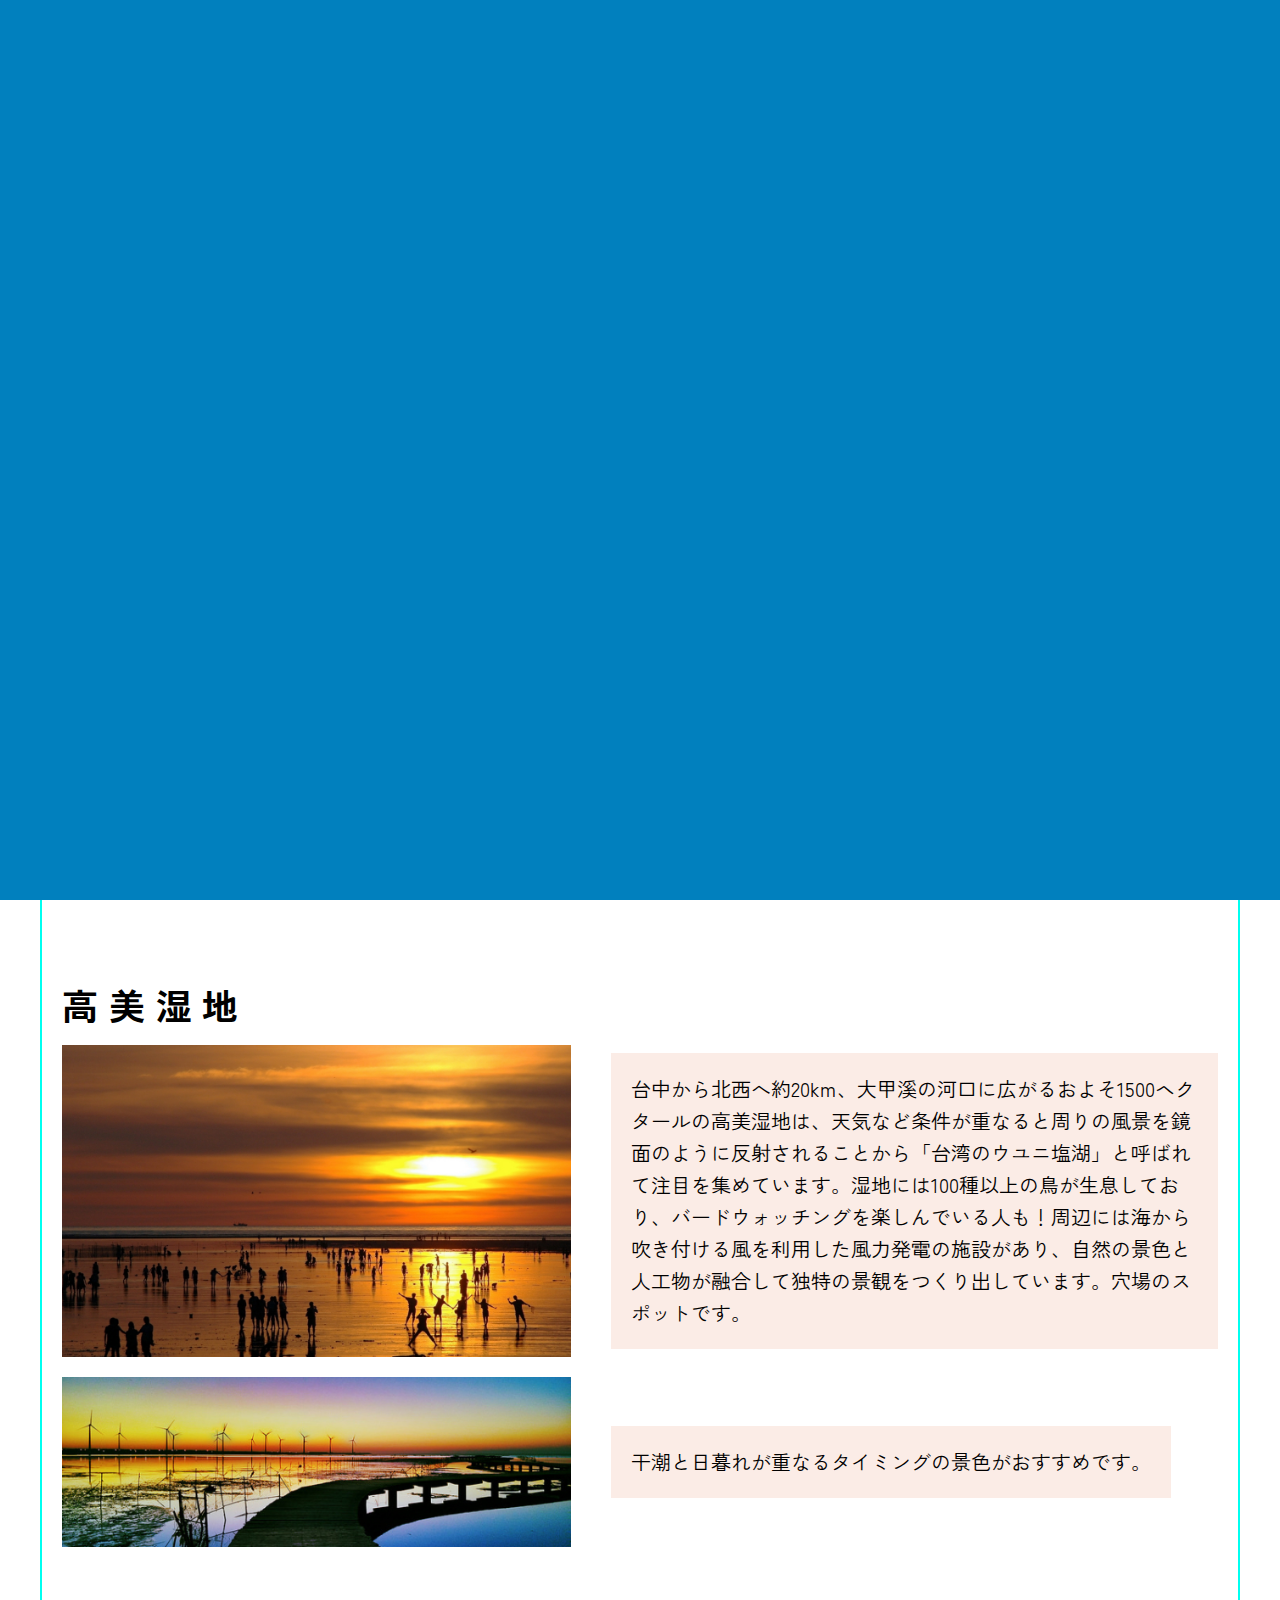
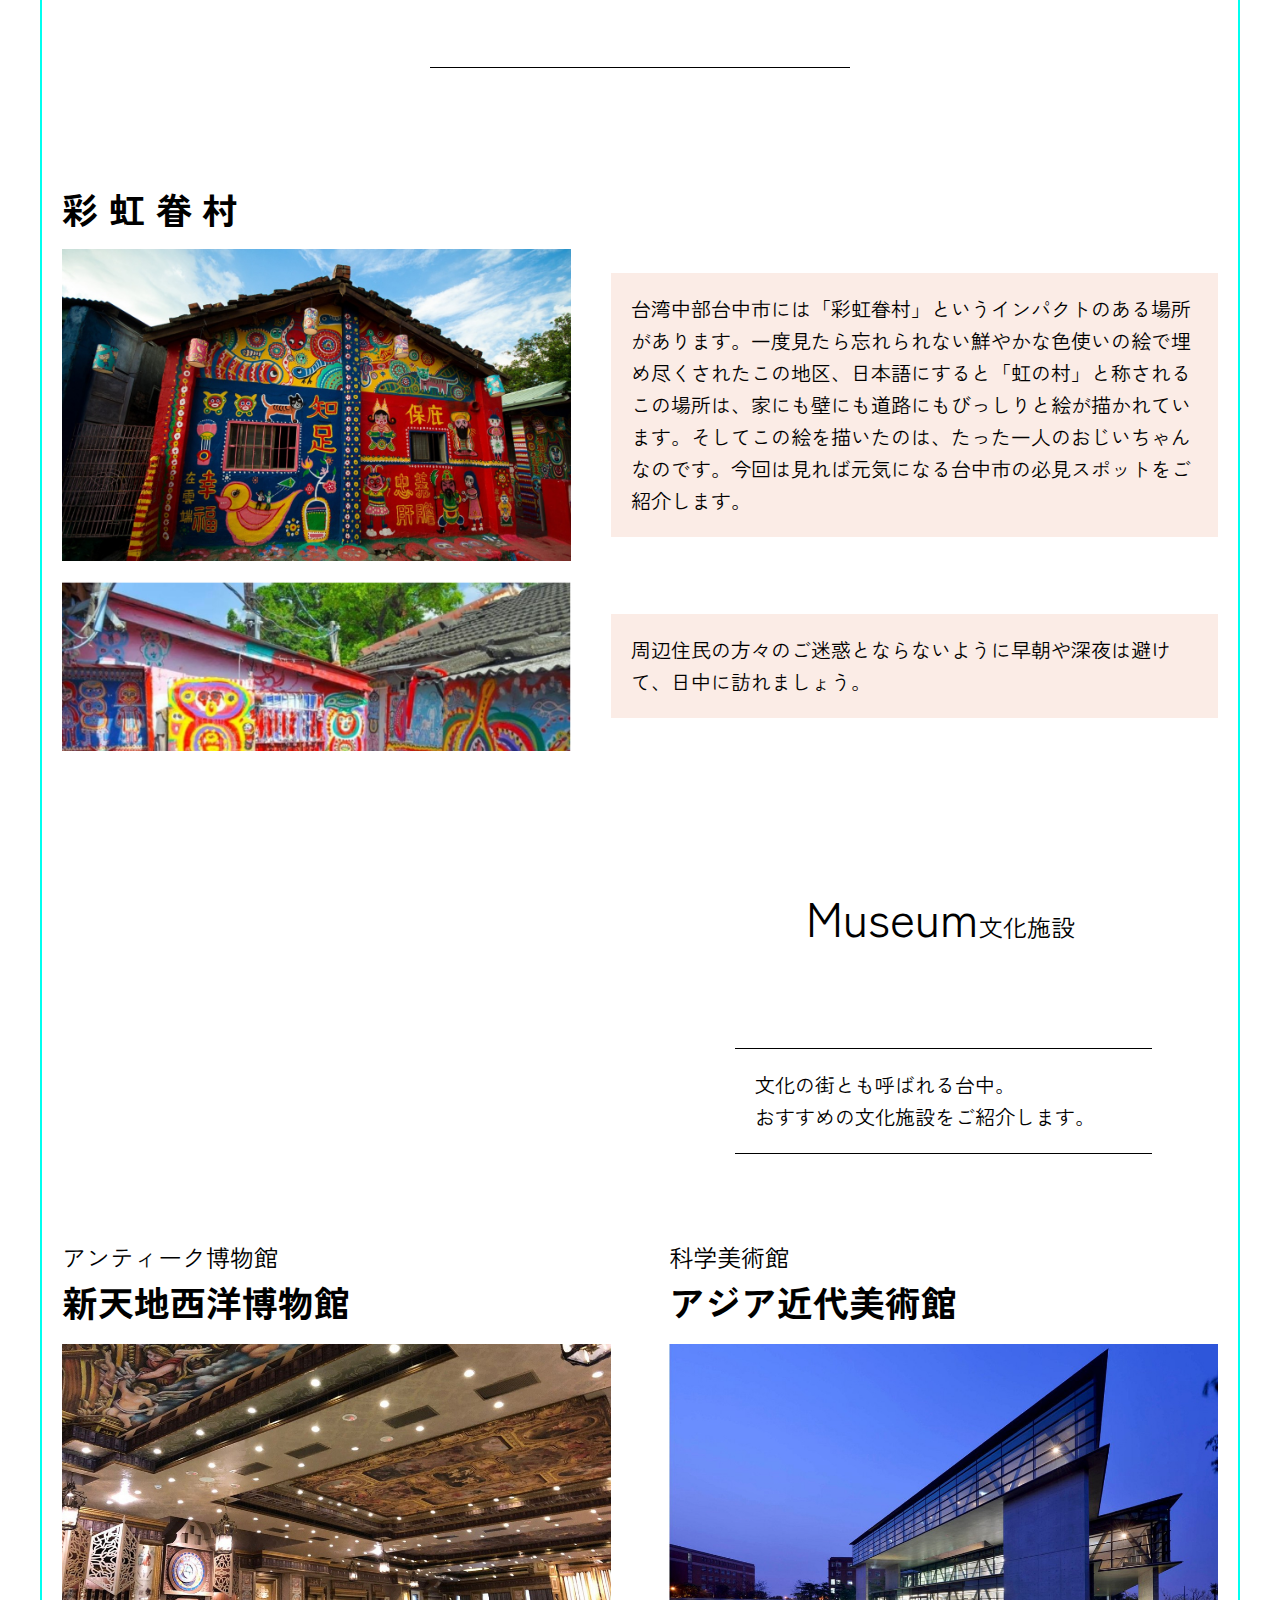
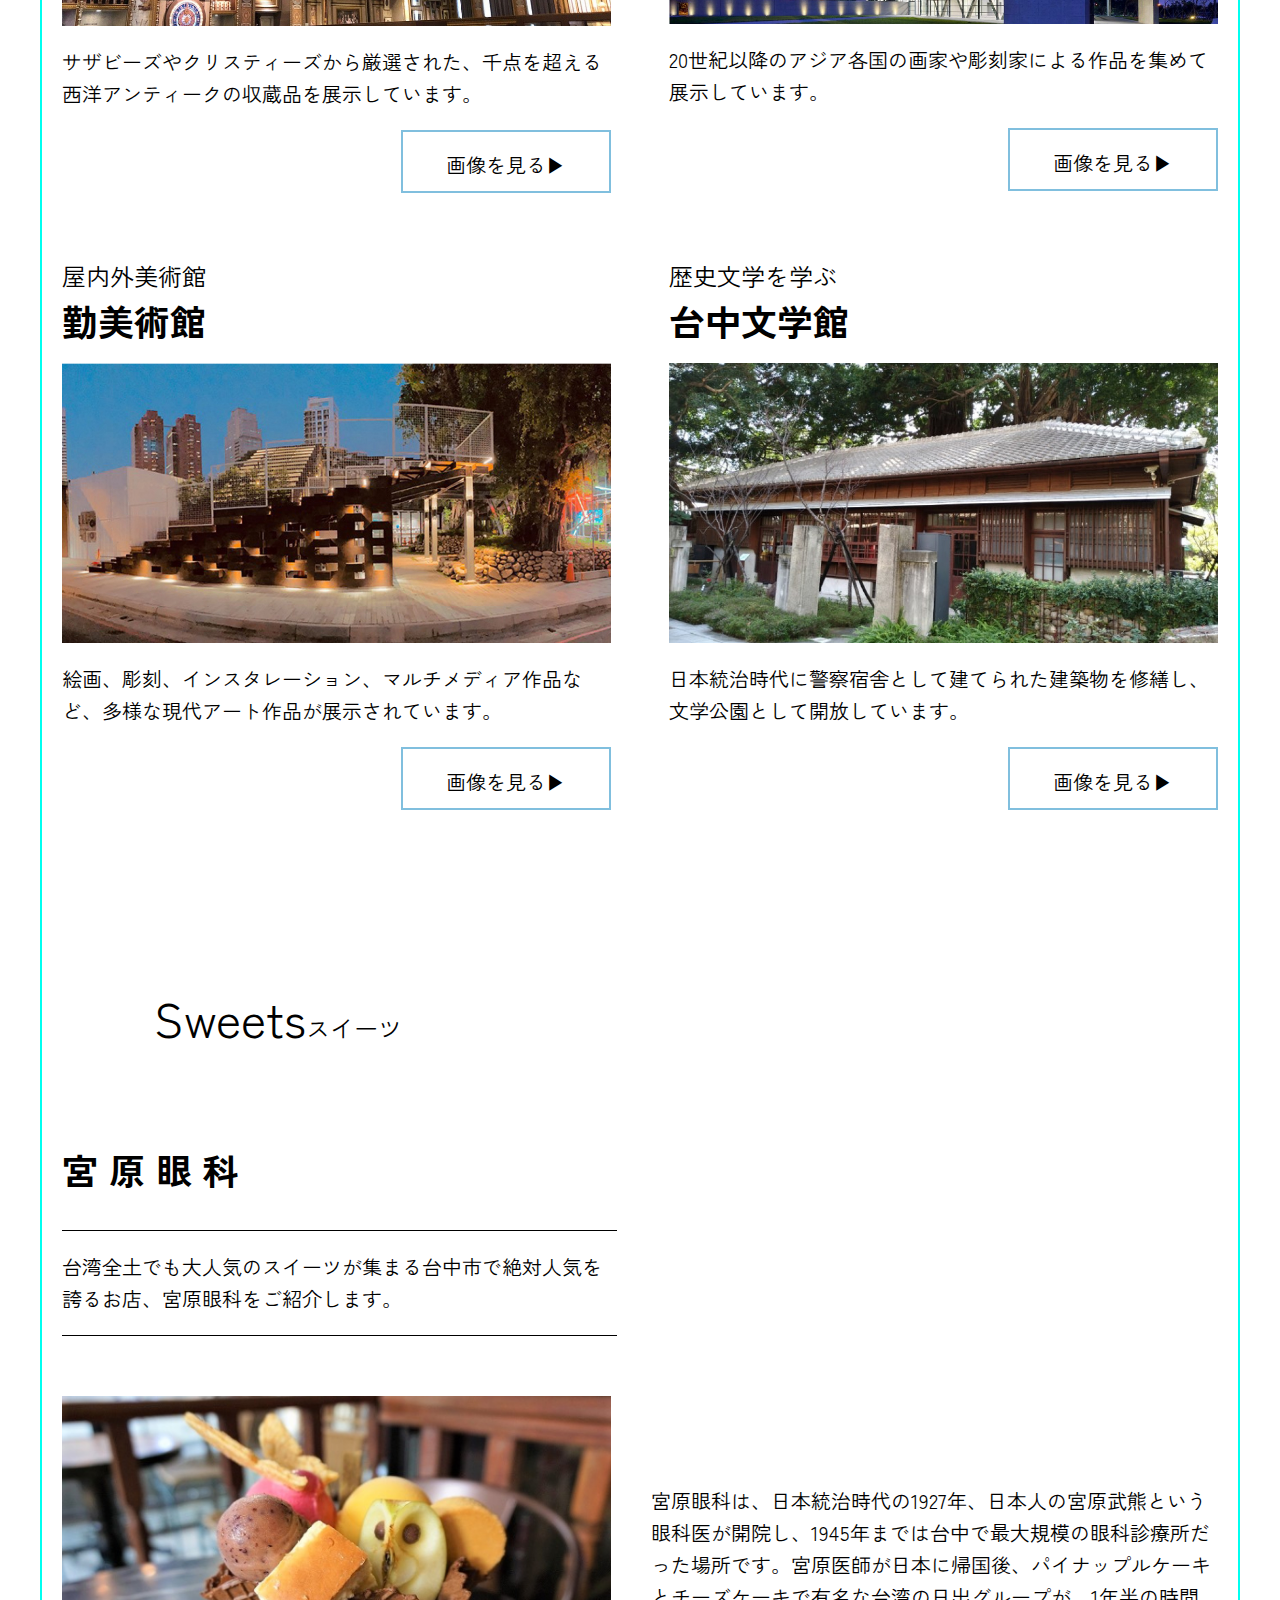
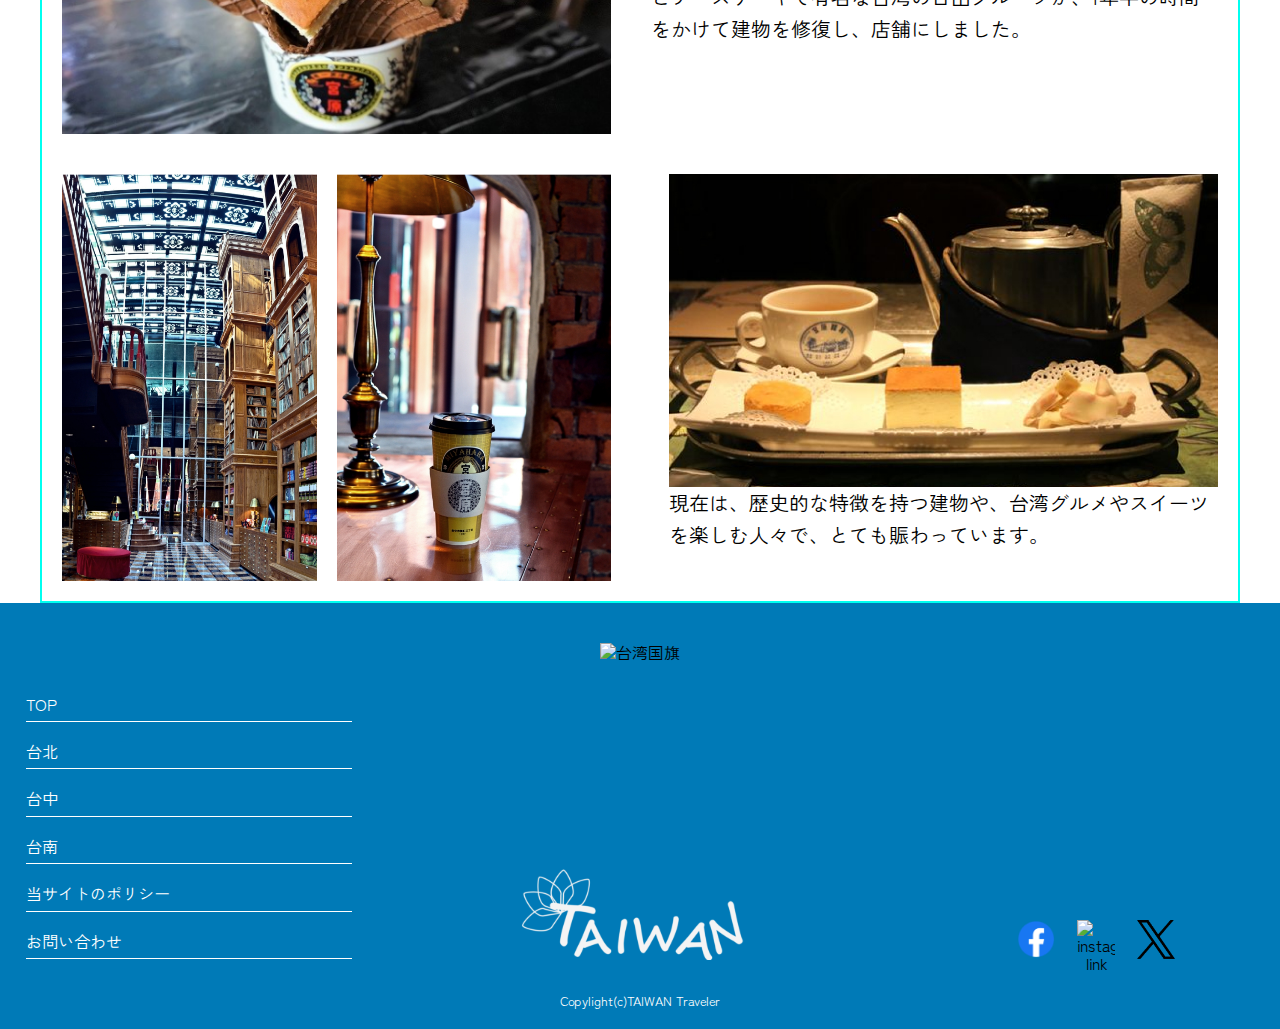
==== commit d6f35cdb: "Merge branch 'main' of https://github.com/koshikawa-webkadai1/taiwan-site" ====
--- a/taiwan-site/taichung/index.html
+++ b/taiwan-site/taichung/index.html
@@ -148,7 +148,12 @@
 
     <div class="kasou">
 
-      <img src="../common/image/top_logo.svg" alt="TAIWAN画像" class="header-rogo1">
+      <a class="taiwan" href="../index.html#section3"><img src="../common/image/top_logo.svg" alt="TAIWAN画像"
+          class="header-rogo1"></a>
+
+
+
+
       <div>
 
         <!-- ナビアイコン共通 -->
@@ -173,11 +178,12 @@
 
 
               <!-- メニュー一覧 -->
-              <li><a href="../index.html">top</a></li>
+              <li><a href="../index.html#section3">top</a></li>
               <li><a href="../taipei/index.html">台北</a></li>
-              <li><a href="../taichung/index.html">台中</a></li>
-              <li><a href="../tainan/index.html">台南</a></li>
+              <li><a href="#">台中</a></li>
+              <li><a href="../tainan/index.html#tainan-gourmet">台南</a></li>
             </ul>
+
 
           </div>
 
@@ -287,7 +293,7 @@
 
               <div class="text-align-change">
                 <div class="Midashiimg"></div>
-                <h2 class="Midashi">Museum<span>文化施設</span></h2>
+                <h2 class="Midashi" id="taichung-museum">Museum<span>文化施設</span></h2>
               </div>
 
 
@@ -436,10 +442,10 @@
 
 
     <ul>
-      <li><a href="../index.html">TOP</a></li>
+      <li><a href="../index.html#section3">TOP</a></li>
       <li><a href="../taipei/index.html">台北</a></li>
-      <li><a href="../taichung/index.html">台中</a></li>
-      <li><a href="../tainan/index.html">台南</a></li>
+      <li><a href="#">台中</a></li>
+      <li><a href="../tainan/index.html#tainan-gourmet">台南</a></li>
       <li><a href="#">当サイトのポリシー</a></li>
       <li><a href="#">お問い合わせ</a></li>
     </ul>
--- a/taiwan-site/common/css/common.css
+++ b/taiwan-site/common/css/common.css
@@ -22,55 +22,55 @@
 /* ローディング***javascriptのパターンのcss */
 /* *********************************************** */
 
-/* .loading { */
-/* background-color: #0180BE; */
-/* width: 100vw; */
-/* height: 100vh; */
-/* position: fixed; */
-/* top: 0; */
-/* left: 0; */
-/* z-index: 1000; */
-/* display: flex; */
-/* align-items: center; */
-/* justify-content: center; */
-/* } */
-
-/* .loading img { */
-/* width: 287px; */
-/* position: absolute; */
-/* top: 50%; */
-/* left: 50%; */
-/* margin: 0 auto; */
-/* opacity: 0;
-  transform: translate(-50%, -50%); */
-/* animation: img_fade 2.0s 0.5s forwards; */
-/* } */
-
-/* @keyframes img_fade { */
-/* 0% { */
-/* opacity: 0; */
-/* } */
-
-/* 60% { */
-/* opacity: 1; */
-/* } */
-
-/* 100% { */
-/* opacity: 0; */
-/* } */
-/* } */
+.loading {
+  background-color: #0180BE;
+  width: 100vw;
+  height: 100vh;
+  position: fixed;
+  top: 0;
+  left: 0;
+  z-index: 1000;
+  display: flex;
+  align-items: center;
+  justify-content: center;
+}
+
+.loading img {
+  width: 287px;
+  position: absolute;
+  top: 50%;
+  left: 50%;
+  margin: 0 auto;
+  opacity: 0;
+  transform: translate(-50%, -50%);
+  animation: img_fade 2.0s 0.5s forwards;
+}
+
+@keyframes img_fade {
+  0% {
+    opacity: 0;
+  }
+
+  60% {
+    opacity: 1;
+  }
+
+  100% {
+    opacity: 0;
+  }
+}
 
 /* ローディングが終わったらhideクラスを付与 */
-/* .loading.hide { */
-/* opacity: 0; */
-/* pointer-events: none; */
-/* transition: opacity 2000ms; */
-/* } */
-
-/* ローディングpc */
-/* .loading img { */
-/* width: 318px; */
-/* } */
+.loading.hide {
+  opacity: 0;
+  pointer-events: none;
+  transition: opacity 2000ms;
+}
+
+/* ローディングpc  */
+.loading img {
+  width: 318px;
+}
 
 /* *********************************************** */
 
@@ -334,7 +334,7 @@
     top: 0;
     right: 6%;
 
-    width: 100%;
+    width: 50%;
     height: 58px;
     margin-top: 20px;
   }
@@ -697,7 +697,7 @@
 }
 
 footer ul {
-  margin-left: 31%;
+  margin-left: 2%;
 }
 
 footer li {
@@ -712,11 +712,6 @@
   display: none
 }
 
-footer div {
-  justify-content: center;
-  display: flex;
-  width: 100%;
-}
 
 footer .snslink {
   display: block;
@@ -755,7 +750,6 @@
 
 footer div {
   justify-content: center;
-  display: flex;
   width: 100%;
 }
 
@@ -778,20 +772,16 @@
 
 @media screen and (min-width: 767px) {
 
-  #kokki-ikon {
+  img#kokki-ikon {
     width: 64px;
     height: 48px;
     margin-bottom: 13px;
-  }
-
-  footer ul {
-    margin-left: 7%;
+    margin-top: 20px;
   }
 
   footer small {
     position: relative;
   }
-
 
   #footer-tiwandiv {
     display: block;
@@ -813,7 +803,6 @@
     height: 14px;
     left: 99%;
     width: 0.2px;
-
   }
 
   footer #snslink1 {
@@ -823,7 +812,6 @@
     top: -80px;
     width: 100%;
     height: 100px;
-    ;
   }
 
   footer #snslink2 {
@@ -832,7 +820,6 @@
     top: -80px;
     width: 100%;
     height: 100px;
-    ;
   }
 
   footer #snslink3 {
@@ -842,16 +829,12 @@
     top: -80px;
     width: 100%;
     height: 100px;
-    ;
   }
 
   .snslink {
     display: inline;
   }
 
-  footer ul {
-    margin-left: 7%;
-  }
 
   footer li {
     width: 26%;
--- a/taiwan-site/taichung/css/taichung.css
+++ b/taiwan-site/taichung/css/taichung.css
@@ -243,9 +243,8 @@
         margin-bottom: 0px;
     }
 
-    main div.kasou-main div.text-align-change {
-        text-align: none;
-    }
+    /* main div.kasou-main div.text-align-change { */
+    /* } */
 
 
 
@@ -254,7 +253,9 @@
     .Midashi {
         font-size: 48px;
         text-align: left;
-        margin-left: 16%;
+
+        margin-left: 8%;
+
         margin-bottom: 48px;
     }
 
@@ -268,7 +269,7 @@
 
 
         /* 見出しの基準位置変更場所％で指定してください------- */
-        left: 16%;
+        left: 9%;
         /* --------------------------------------------------- */
     }
 
@@ -424,8 +425,6 @@
 
     section.museum div#museum img {
         margin-bottom: 20px;
-        height: 15vw;
-        /* 270/1755=0.15 */
         object-fit: cover;
         width: 100%;
 
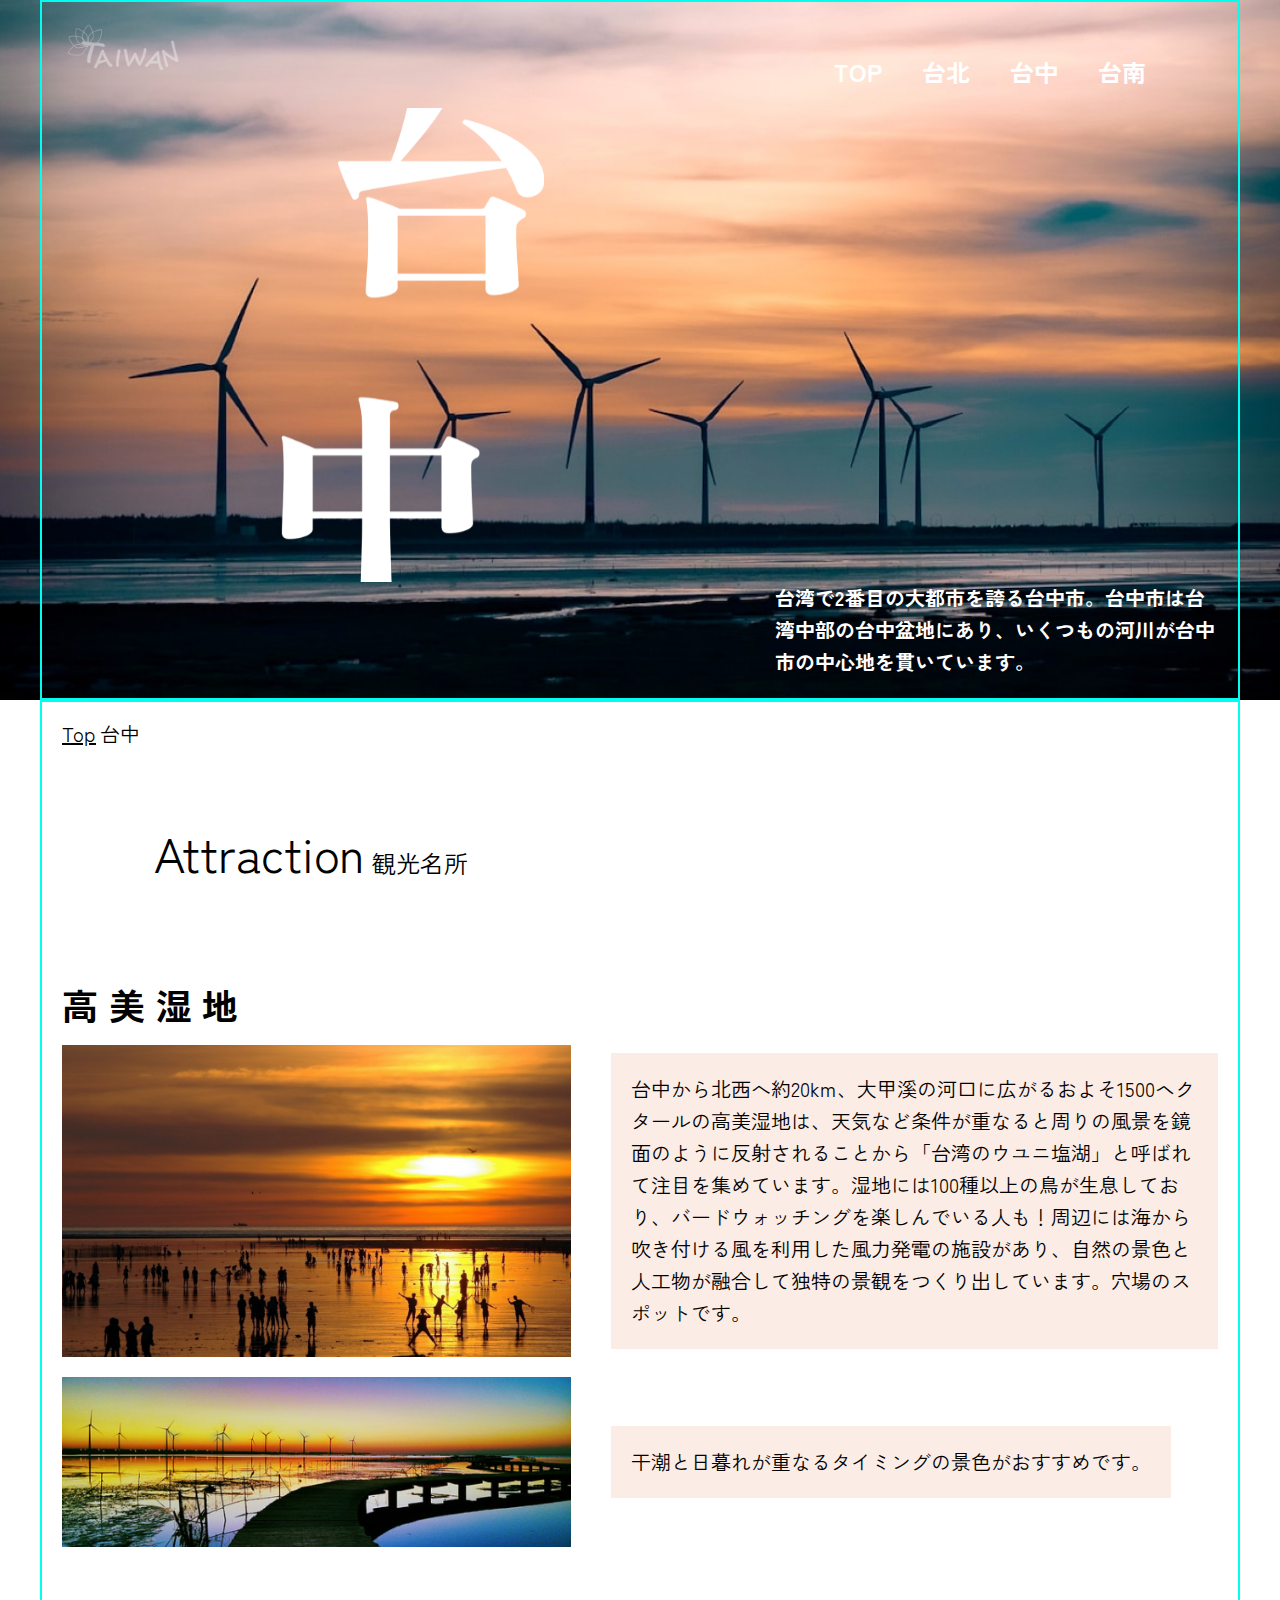
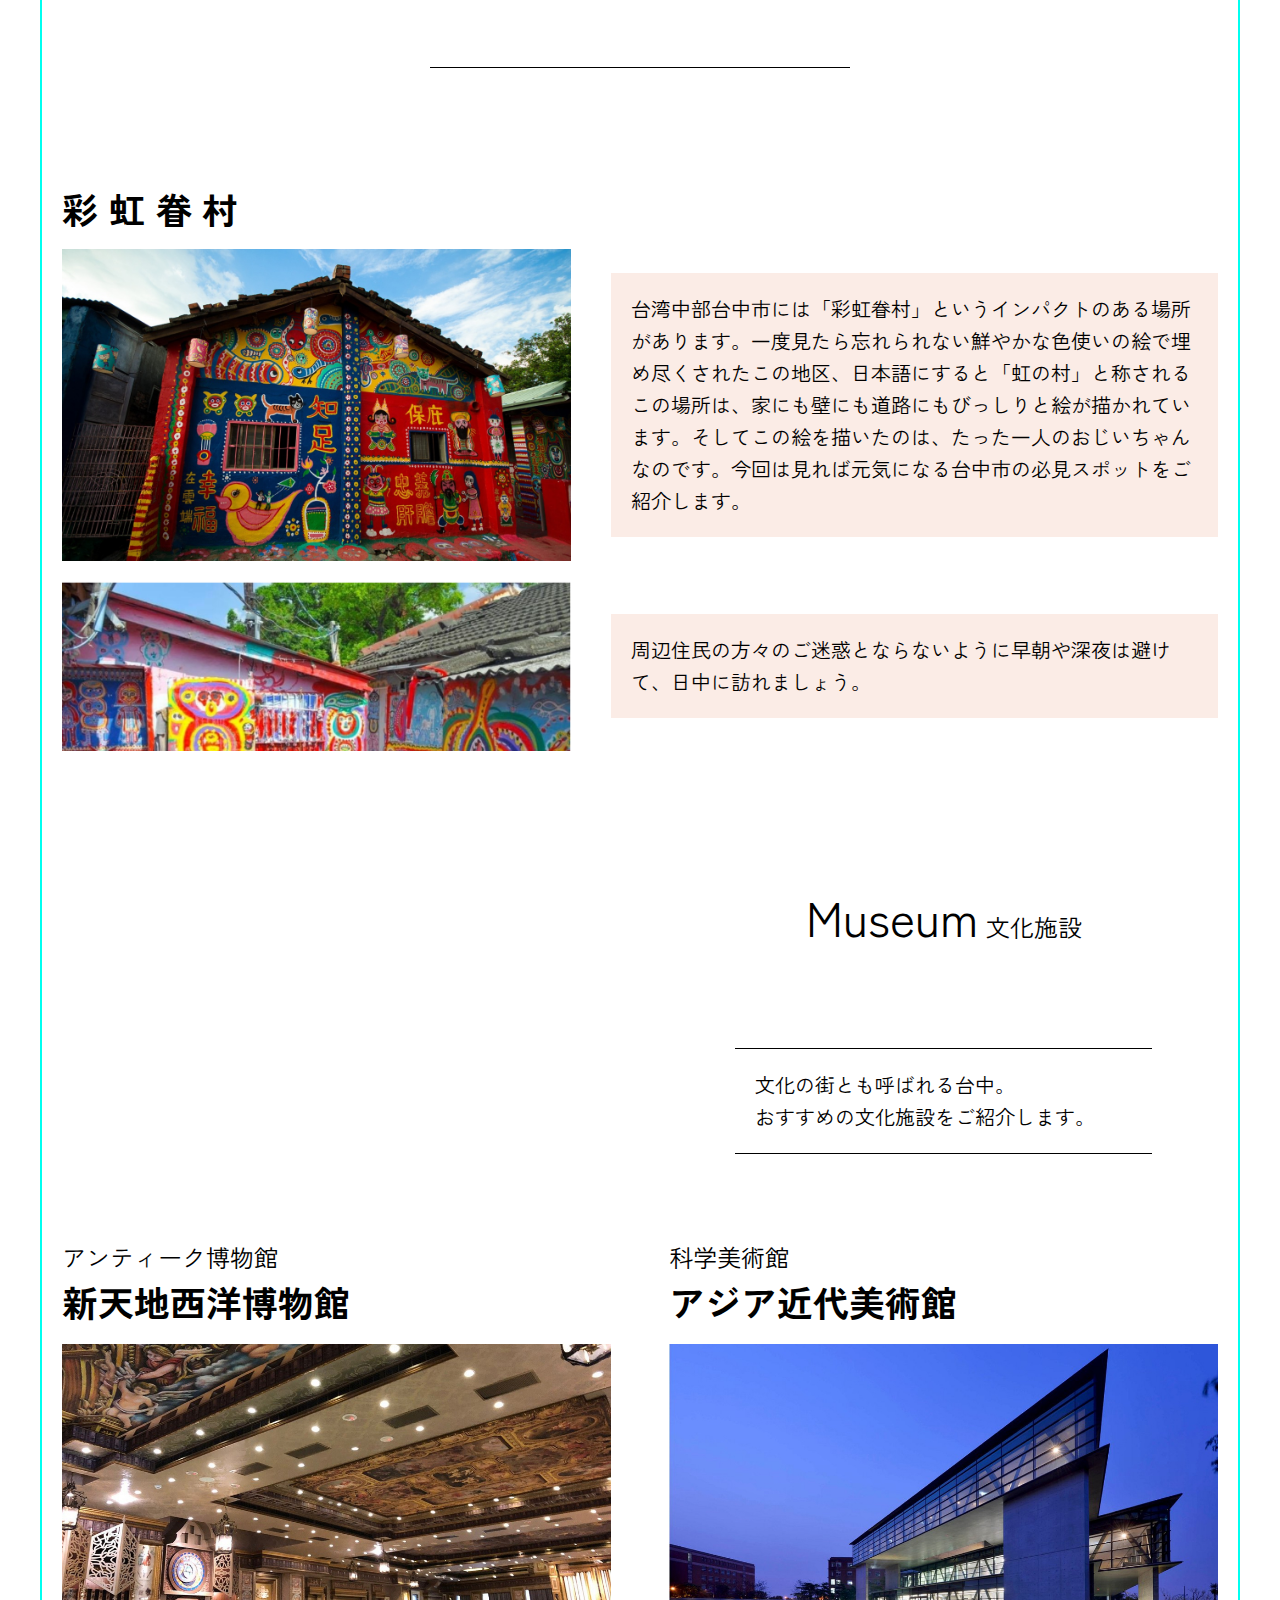
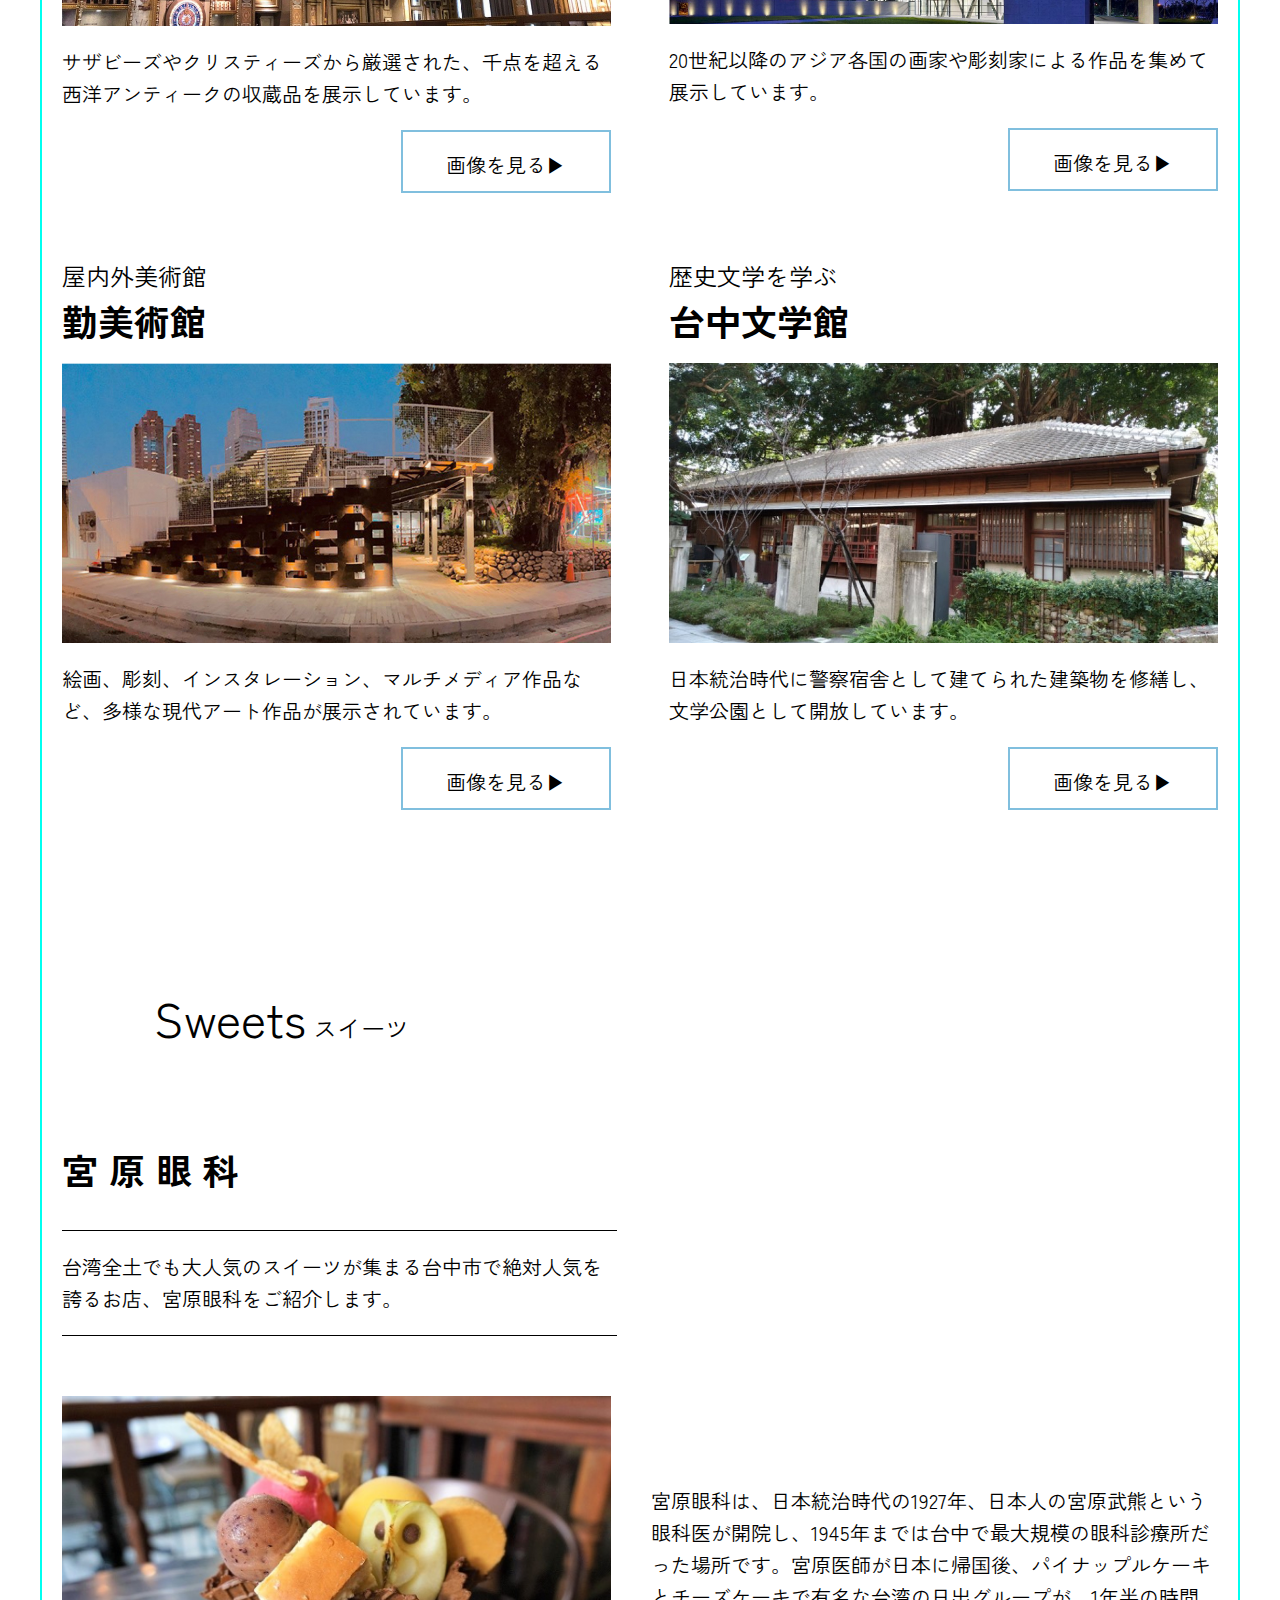
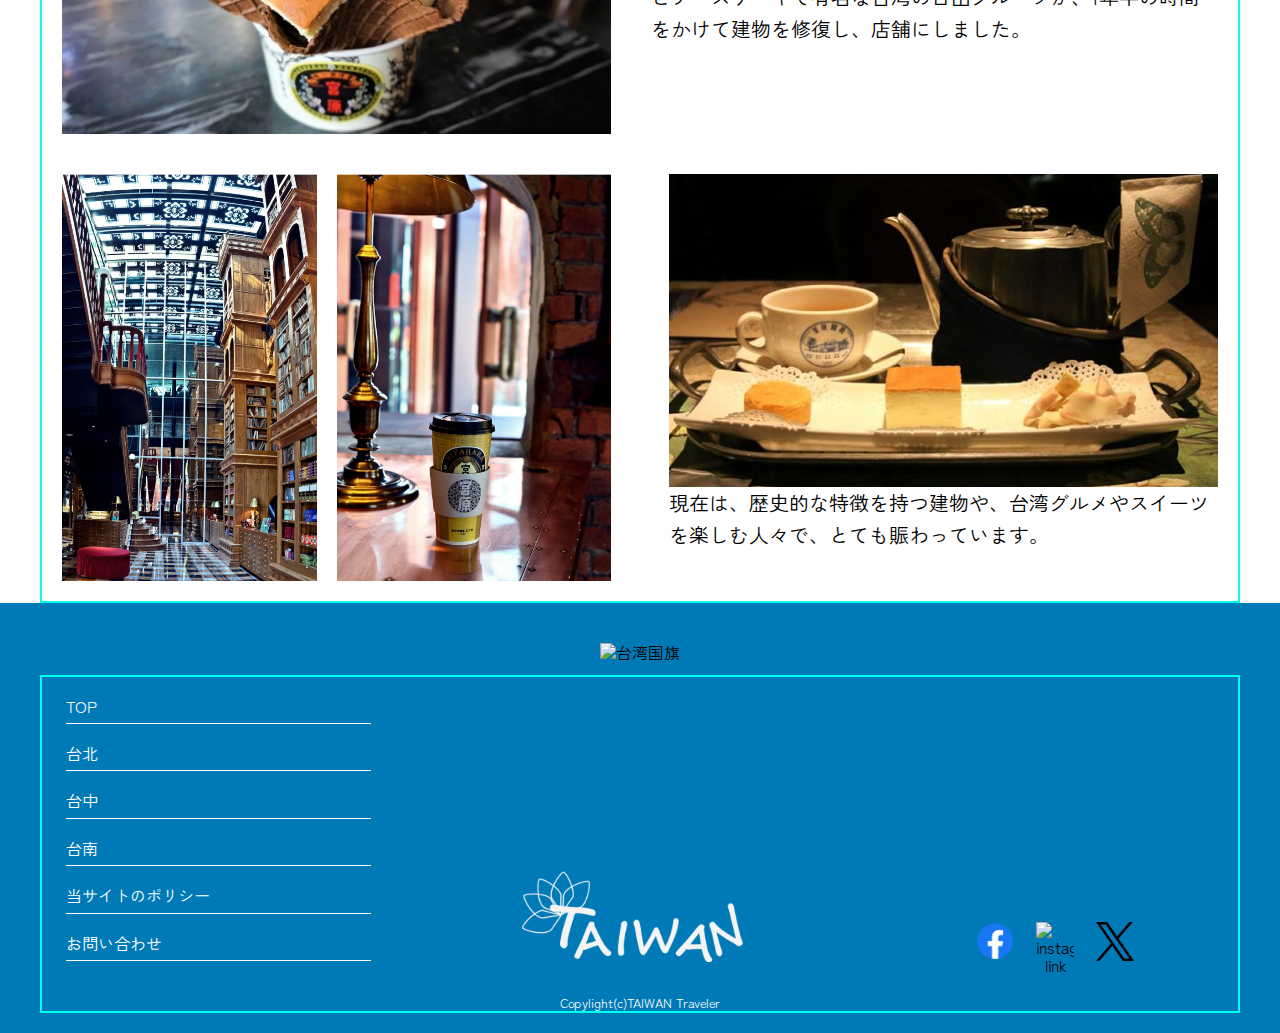
==== commit 80e4e5e8: "不要箇所　削除" ====
--- a/taiwan-site/taichung/index.html
+++ b/taiwan-site/taichung/index.html
@@ -16,6 +16,9 @@
   <link rel="stylesheet" href="../common/css/reset.css">
   <link rel="stylesheet" href="../common/css/common.css">
   <link rel="stylesheet" href="css/taichung.css">
+
+  <!-- js -->
+  <script src="https://code.jquery.com/jquery-3.7.1.min.js"></script>
 
   <title>台中</title>
 
@@ -33,11 +36,6 @@
       header {
         background: url(image/taichung_top_bg.jpg) no-repeat 0% 58%/cover;
       }
-
-      /* TOP-otamesi */
-      /* header { */
-      /* background: url(../top/image/top_img01.jpg) no-repeat 0% 58%/cover; */
-      /* } */
 
     }
   </style>
@@ -191,16 +189,14 @@
 
         <!-- ※地名画像の変更場所※  -->
 
-        <!-- TOP-otamesi  -->
+
         <img src="image/taichung_logo.svg" alt="台中画像" class="header-rogo2">
-        <!-- <img src="../common/image/top_logo.svg" alt="台中画像" class="header-rogo2"> -->
+
       </div>
 
       <!-- ナビアイコン共通 -->
 
       <!-- ※詳細テキストの変更場所※  -->
-
-      <!-- TOP-otamesi  -->
       <p>台湾で2番目の大都市を誇る台中市。台中市は台湾中部の台中盆地にあり、いくつもの河川が台中市の中心地を貫いています。</p>
 
 
@@ -235,7 +231,7 @@
           <div class="text-align-change">
 
             <div class="Midashiimg"> </div>
-            <h2 class="Midashi">Attraction<span>観光名所</span></h2>
+            <h2 class="Midashi">Attraction<span> 観光名所</span></h2>
           </div>
 
 
@@ -293,7 +289,7 @@
 
               <div class="text-align-change">
                 <div class="Midashiimg"></div>
-                <h2 class="Midashi" id="taichung-museum">Museum<span>文化施設</span></h2>
+                <h2 class="Midashi" id="taichung-museum">Museum<span> 文化施設</span></h2>
               </div>
 
 
@@ -389,7 +385,7 @@
 
           <div class="text-align-change">
             <div class="Midashiimg"></div>
-            <h2 class="Midashi">Sweets<span>スイーツ</span></h2>
+            <h2 class="Midashi">Sweets<span> スイーツ</span></h2>
           </div>
 
 
@@ -434,41 +430,48 @@
   </div>
   <footer>
 
+    <!-- トップへ戻るボタン共通  -->
+    <a class="pagetop" href="#">
+      <div class="arrow"></div>
+    </a>
 
 
     <div id="footer-div">
       <img src="../common/image/taiwankokki.svg" alt="台湾国旗" id="kokki-ikon">
     </div>
 
-
-    <ul>
-      <li><a href="../index.html#section3">TOP</a></li>
-      <li><a href="../taipei/index.html">台北</a></li>
-      <li><a href="#">台中</a></li>
-      <li><a href="../tainan/index.html#tainan-gourmet">台南</a></li>
-      <li><a href="#">当サイトのポリシー</a></li>
-      <li><a href="#">お問い合わせ</a></li>
-    </ul>
-
-    <div id="footer-tiwandiv">
-      <img src="../common/image/footerlogo.svg" alt="Taiwan画像" id="footer-tiwanicon">
-    </div>
-
-    <div id="footer-snsdiv">
-      <a href="#" class="snslink" id="snslink1">
-        <img src="../common/image/facebook_img.png" alt="facebook link" class="snsicon">
-      </a>
-      <a href="#" class="snslink" id="snslink2">
-        <img src="../common/image/Instagram_Glyph_Gradient.svg" alt="instagram link" class="snsicon" id="instamargin">
-      </a>
-      <a href="#" class="snslink" id="snslink3">
-        <img src="../common/image/x_img.png" alt="X link" class="snsicon">
-      </a>
-    </div>
-
-
-
-    <small>Copylight(c)TAIWAN Traveler</small>
+    <div class="pc-kasou">
+
+      <ul>
+        <li><a href="../index.html#section3">TOP</a></li>
+        <li><a href="../taipei/index.html">台北</a></li>
+        <li><a href="#">台中</a></li>
+        <li><a href="../tainan/index.html#tainan-gourmet">台南</a></li>
+        <li><a href="#">当サイトのポリシー</a></li>
+        <li><a href="#">お問い合わせ</a></li>
+      </ul>
+
+      <div id="footer-tiwandiv">
+        <img src="../common/image/footerlogo.svg" alt="Taiwan画像" id="footer-tiwanicon">
+      </div>
+
+      <div id="footer-snsdiv">
+        <a href="#" class="snslink" id="snslink1">
+          <img src="../common/image/facebook_img.png" alt="facebook link" class="snsicon">
+        </a>
+        <a href="#" class="snslink" id="snslink2">
+          <img src="../common/image/Instagram_Glyph_Gradient.svg" alt="instagram link" class="snsicon" id="instamargin">
+        </a>
+        <a href="#" class="snslink" id="snslink3">
+          <img src="../common/image/x_img.png" alt="X link" class="snsicon">
+        </a>
+      </div>
+
+
+
+      <small>Copylight(c)TAIWAN Traveler</small>
+
+    </div>
   </footer>
 
 
@@ -479,8 +482,27 @@
   <script src="../common/js/main.js"></script>
   <script src="../common/js/modal.js"></script>
   <script src="../common/js/others.js"></script>
+  <script src="../common/js/pagetop.js"></script>
   <script src="js/taichung.js"></script>
 
+  <script>
+    jQuery(function () {
+
+      var footer = $('.kasou-main').innerHeight(); // footerの高さを取得
+
+      window.onscroll = function () {
+        var point = window.pageYOffset; // 現在のスクロール地点 
+        var docHeight = $(document).height(); // ドキュメントの高さ
+        var dispHeight = $(window).height(); // 表示領域の高さ
+
+        if (point > docHeight - dispHeight - footer) { // スクロール地点>ドキュメントの高さ-表示領域-footerの高さ
+          $('.pagetop').addClass('is-hidden'); //footerより下にスクロールしたらis-hiddenを追加
+        } else {
+          $('.pagetop').removeClass('is-hidden'); //footerより上にスクロールしたらis-hiddenを削除
+        }
+      };
+    });
+  </script>
 
 </body>
 
--- a/taiwan-site/common/css/common.css
+++ b/taiwan-site/common/css/common.css
@@ -22,7 +22,7 @@
 /* ローディング***javascriptのパターンのcss */
 /* *********************************************** */
 
-.loading {
+/* .loading {
   background-color: #0180BE;
   width: 100vw;
   height: 100vh;
@@ -44,7 +44,7 @@
   opacity: 0;
   transform: translate(-50%, -50%);
   animation: img_fade 2.0s 0.5s forwards;
-}
+} */
 
 @keyframes img_fade {
   0% {
@@ -697,7 +697,7 @@
 }
 
 footer ul {
-  margin-left: 2%;
+  margin-left: 31%;
 }
 
 footer li {
@@ -712,6 +712,9 @@
   display: none
 }
 
+#footer-snsdiv {
+  display: flex;
+}
 
 footer .snslink {
   display: block;
@@ -831,6 +834,9 @@
     height: 100px;
   }
 
+  footer ul {
+    margin-left: 2%;
+  }
   .snslink {
     display: inline;
   }
--- a/taiwan-site/taichung/css/taichung.css
+++ b/taiwan-site/taichung/css/taichung.css
@@ -1,18 +1,5 @@
 @charset "UTF-8";
 
-
-/* TOP-otamesi  */
-/* header div.kasou div img.header-rogo2 { */
-/* width: 65%; */
-/* 780/1200=0.65 */
-
-/* margin-top: ???; */
-
-/* margin-bottom: 16%; */
-/* 116/710.91=0.163 */
-/* 116⇒開けたいスペースの高さ(ｐ要素の高さ) */
-/* 710.91⇒(ｐ要素の親要素の高さ) */
-/* } */
 
 /* --------------------main-------------------- */
 main div.kasou-main {
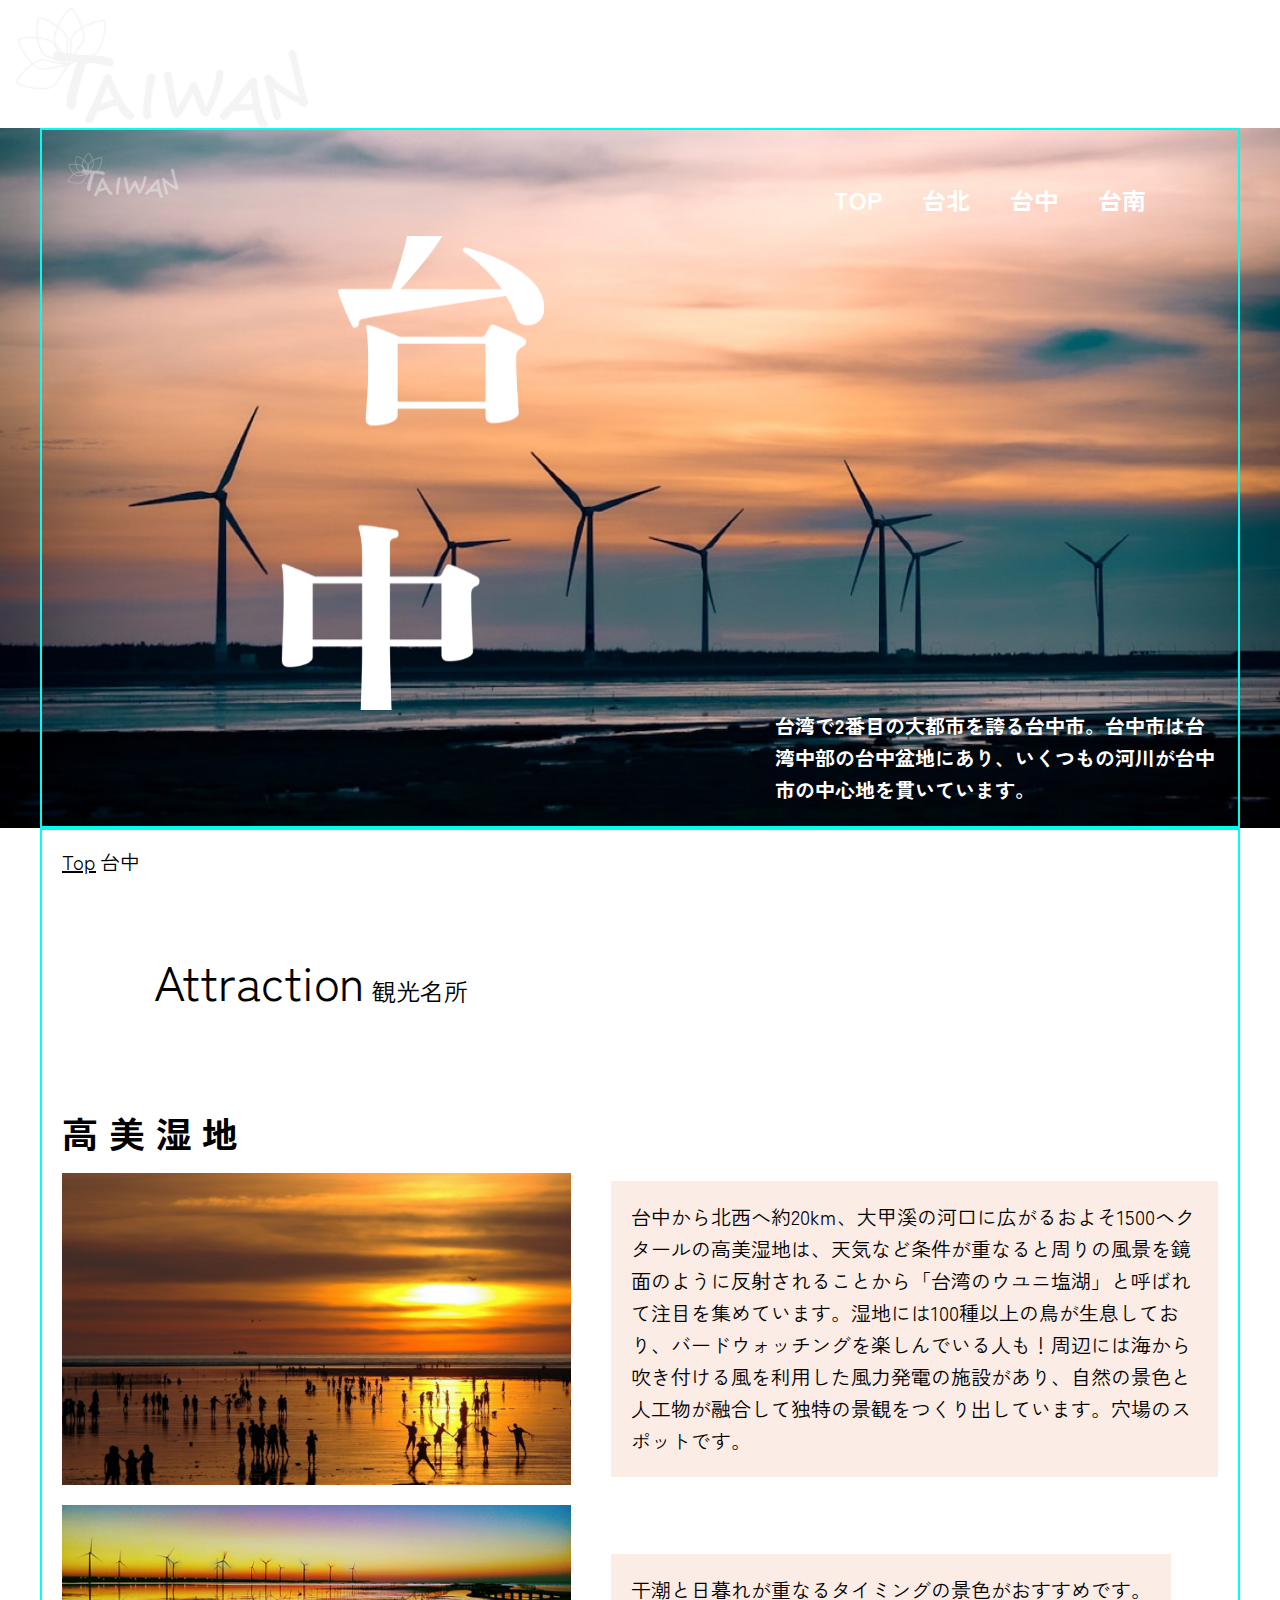
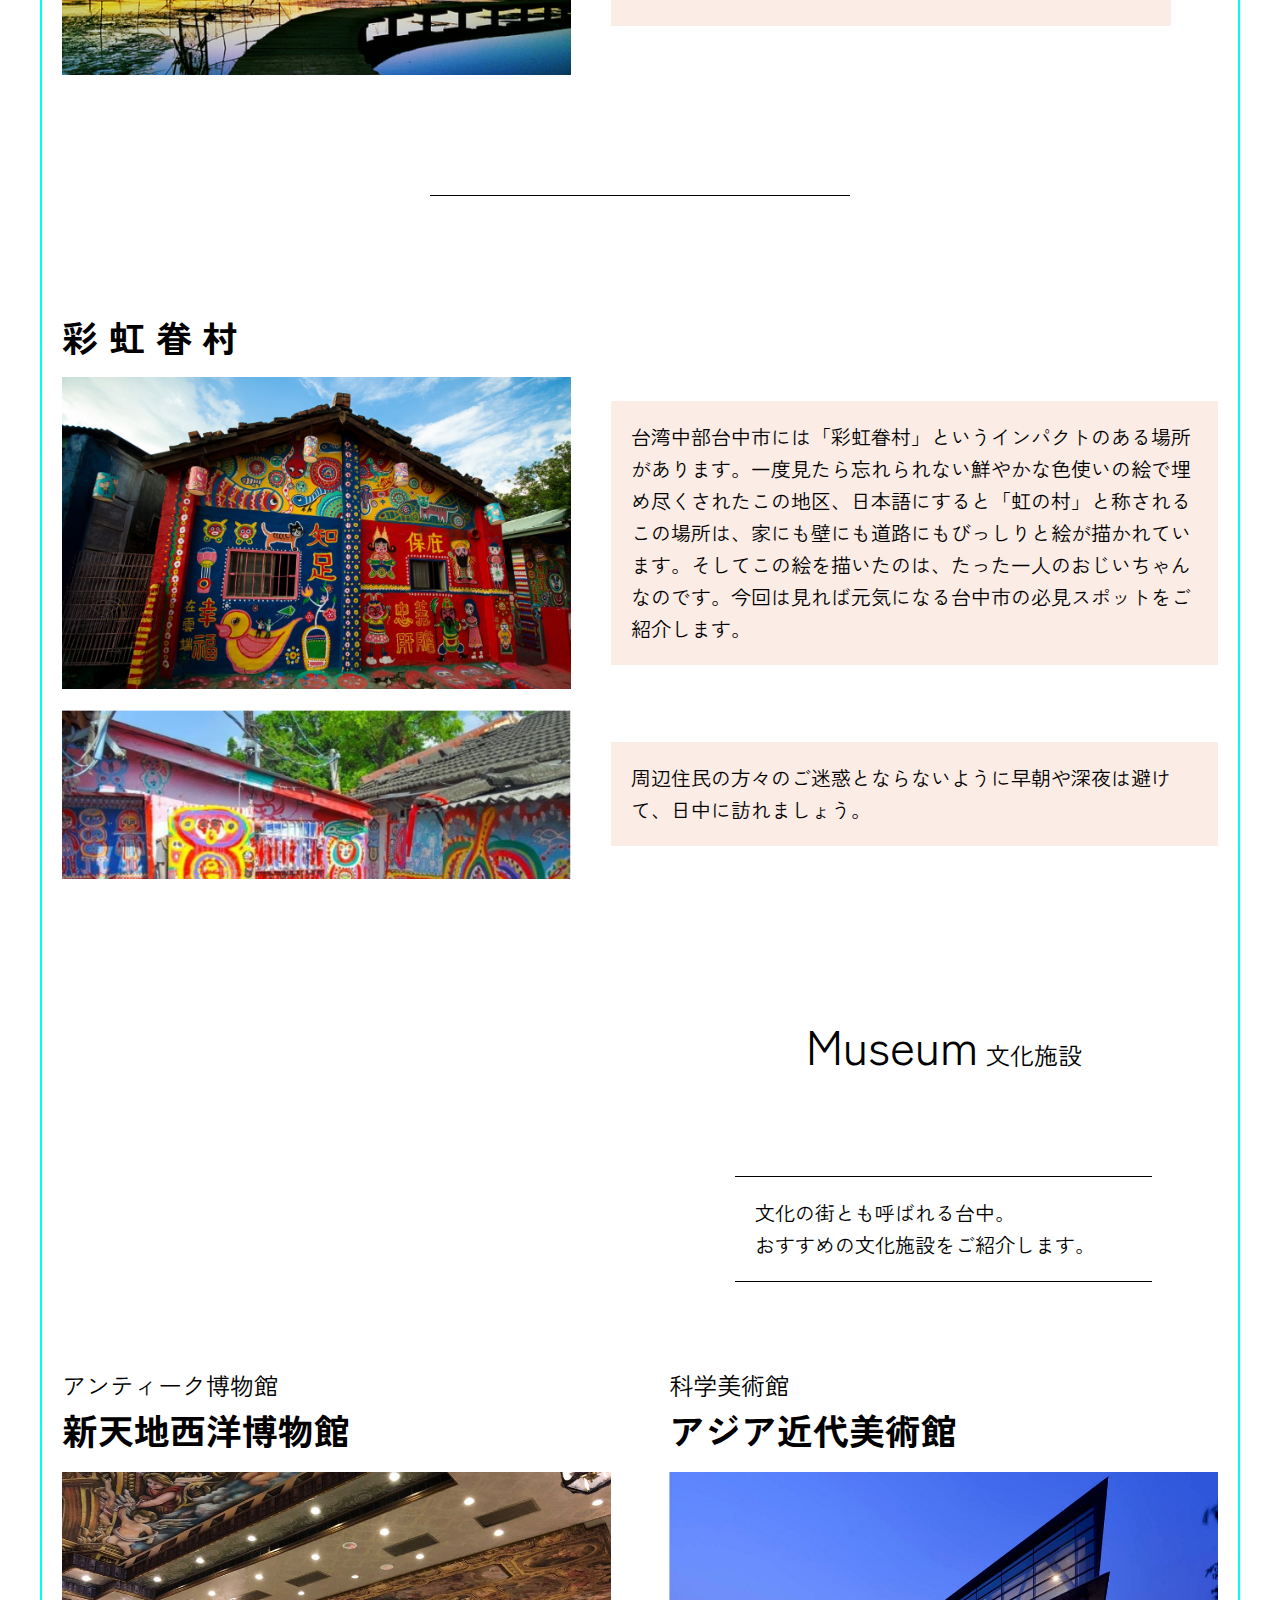
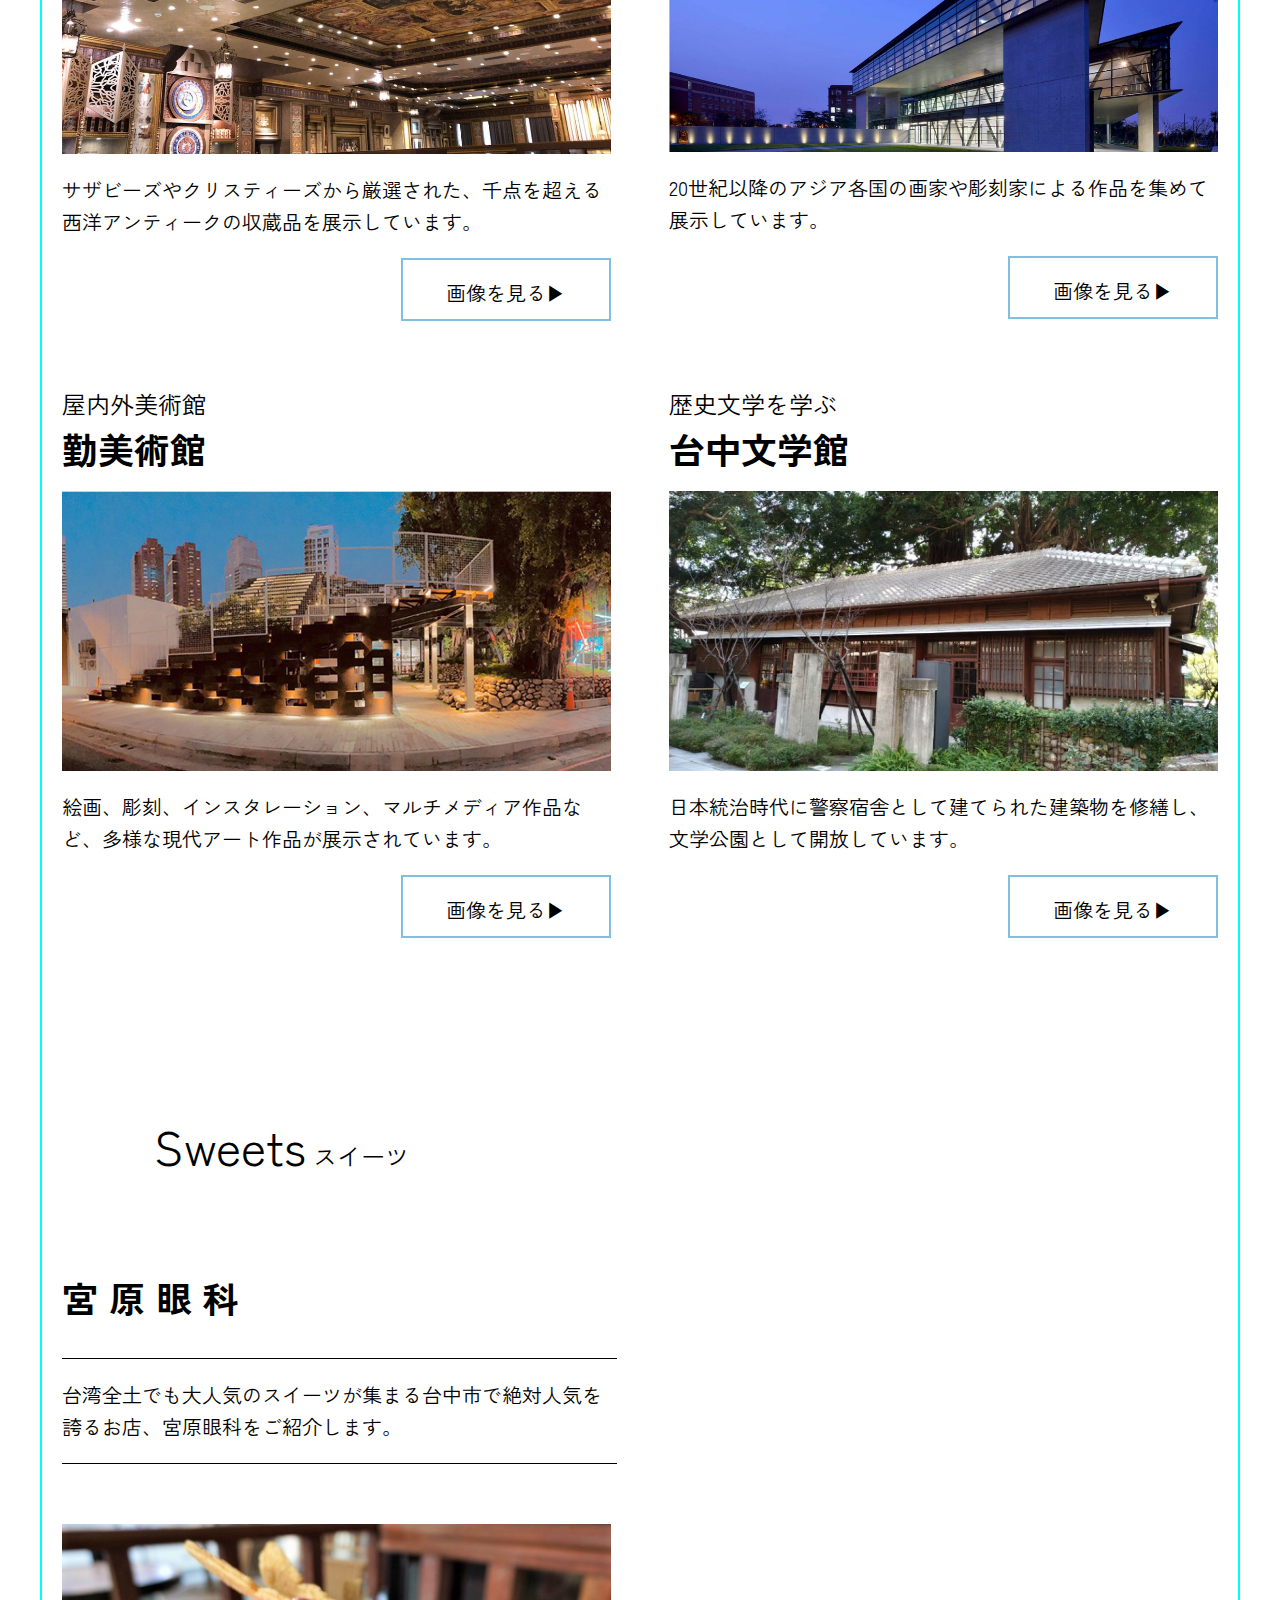
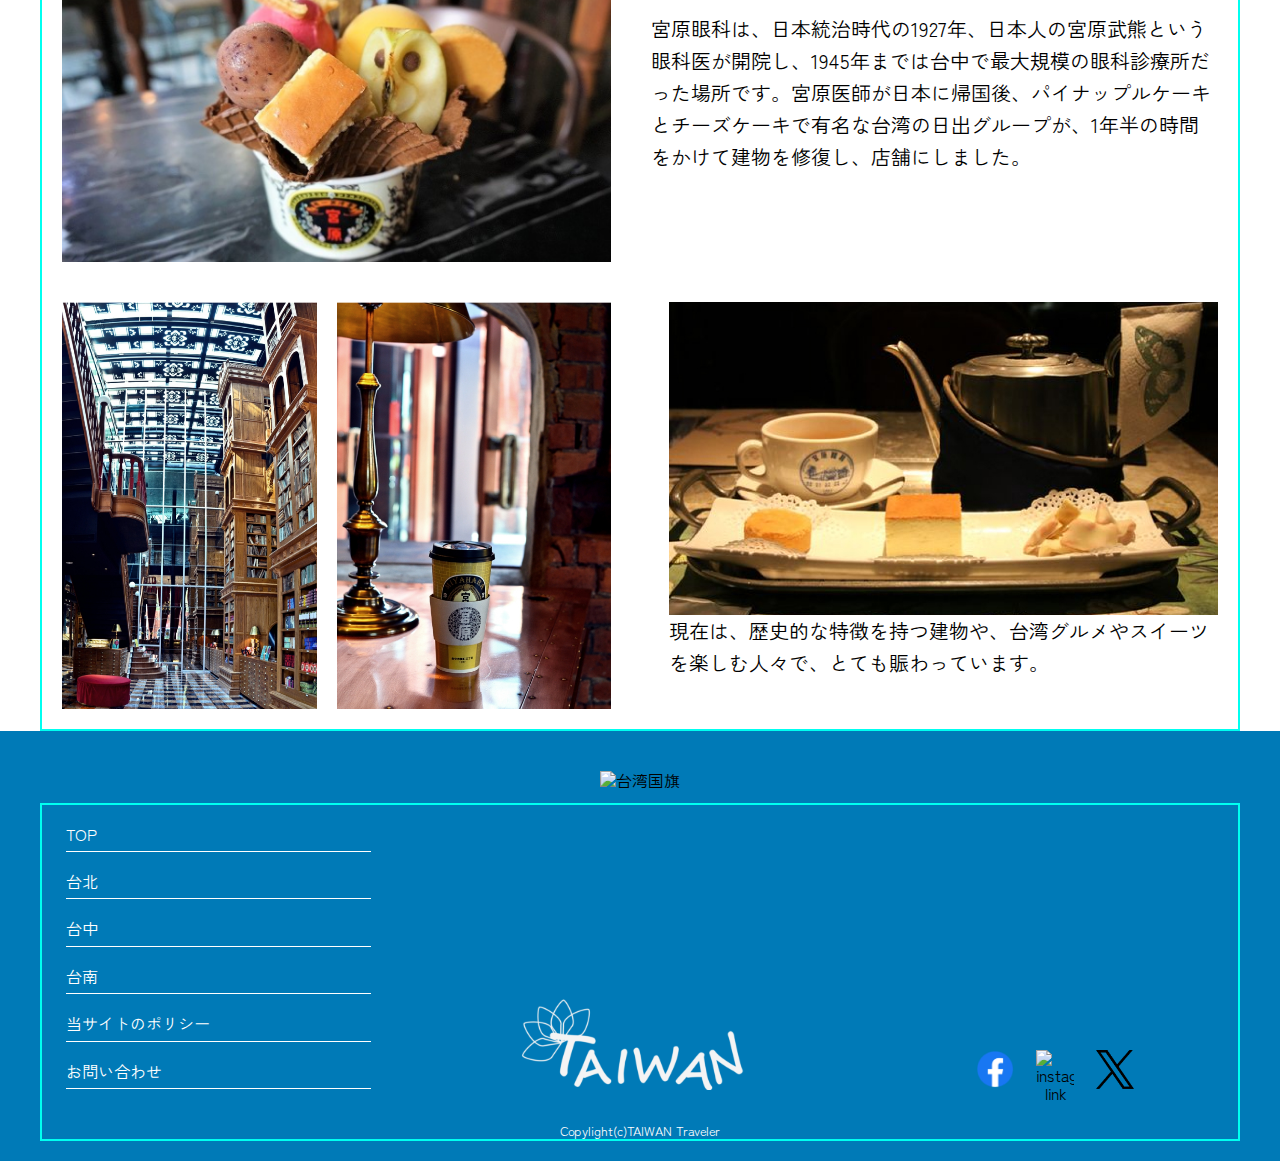
==== commit ba4a56a1: "ローディング画像復活" ====
--- a/taiwan-site/taichung/index.html
+++ b/taiwan-site/taichung/index.html
@@ -126,7 +126,7 @@
 
   <!-- loading -->
   <div class="loading">
-    <!-- <img src="../common/image/top_logo.svg"> -->
+    <img src="../common/image/top_logo.svg">
   </div>
   <!-------------->
 
@@ -485,24 +485,7 @@
   <script src="../common/js/pagetop.js"></script>
   <script src="js/taichung.js"></script>
 
-  <script>
-    jQuery(function () {
-
-      var footer = $('.kasou-main').innerHeight(); // footerの高さを取得
-
-      window.onscroll = function () {
-        var point = window.pageYOffset; // 現在のスクロール地点 
-        var docHeight = $(document).height(); // ドキュメントの高さ
-        var dispHeight = $(window).height(); // 表示領域の高さ
-
-        if (point > docHeight - dispHeight - footer) { // スクロール地点>ドキュメントの高さ-表示領域-footerの高さ
-          $('.pagetop').addClass('is-hidden'); //footerより下にスクロールしたらis-hiddenを追加
-        } else {
-          $('.pagetop').removeClass('is-hidden'); //footerより上にスクロールしたらis-hiddenを削除
-        }
-      };
-    });
-  </script>
+
 
 </body>
 
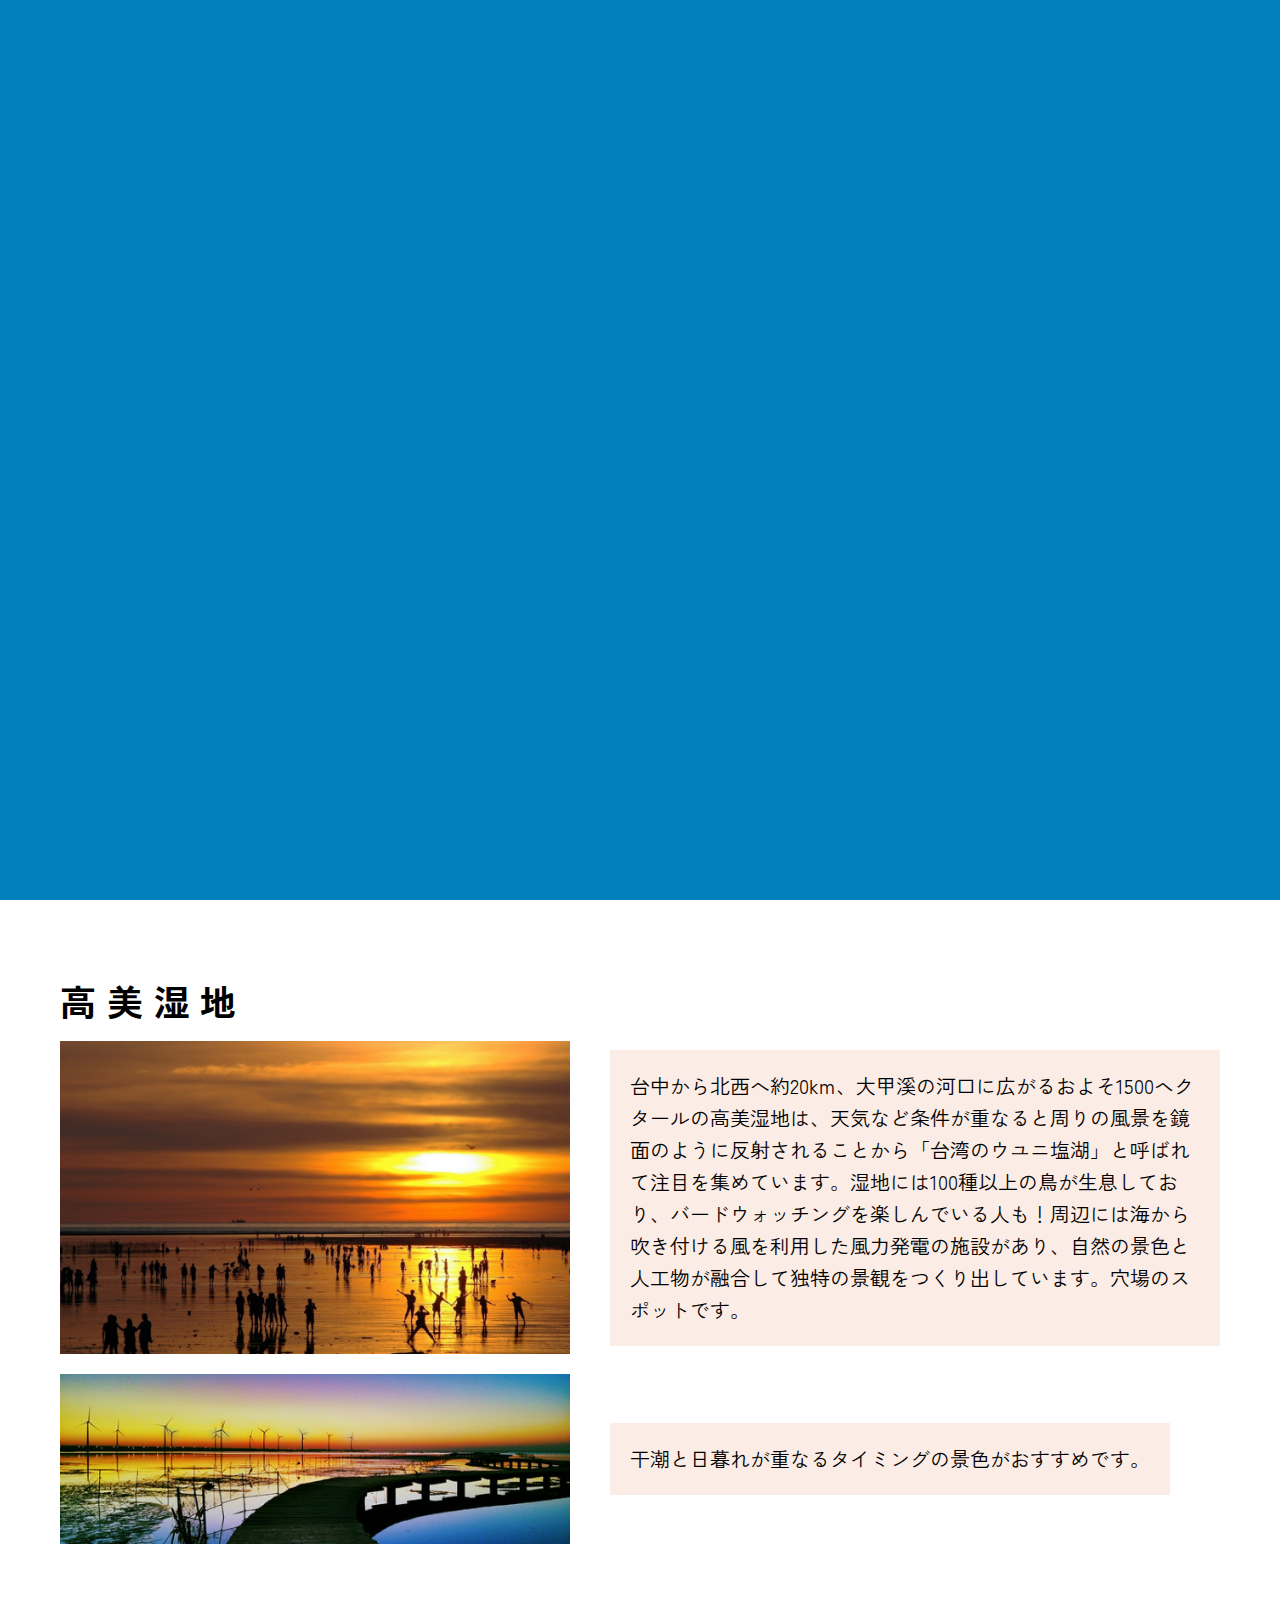
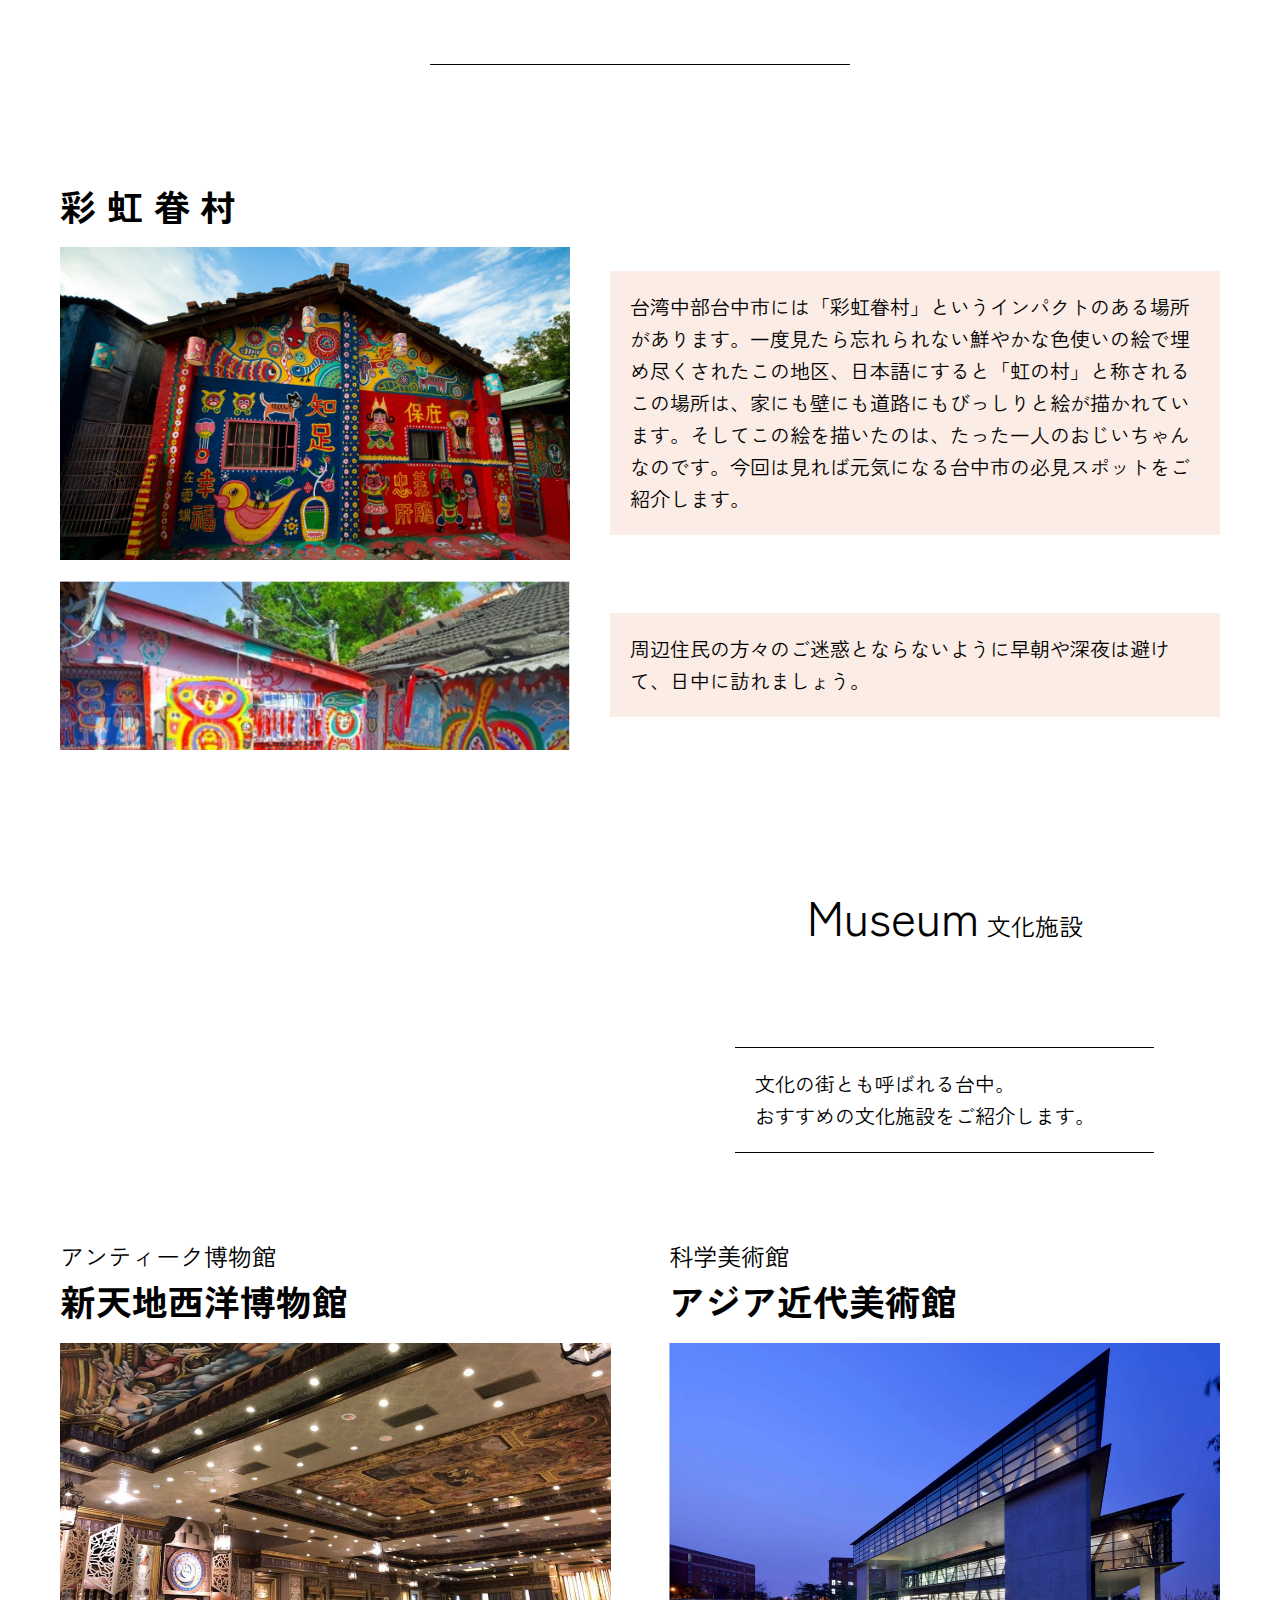
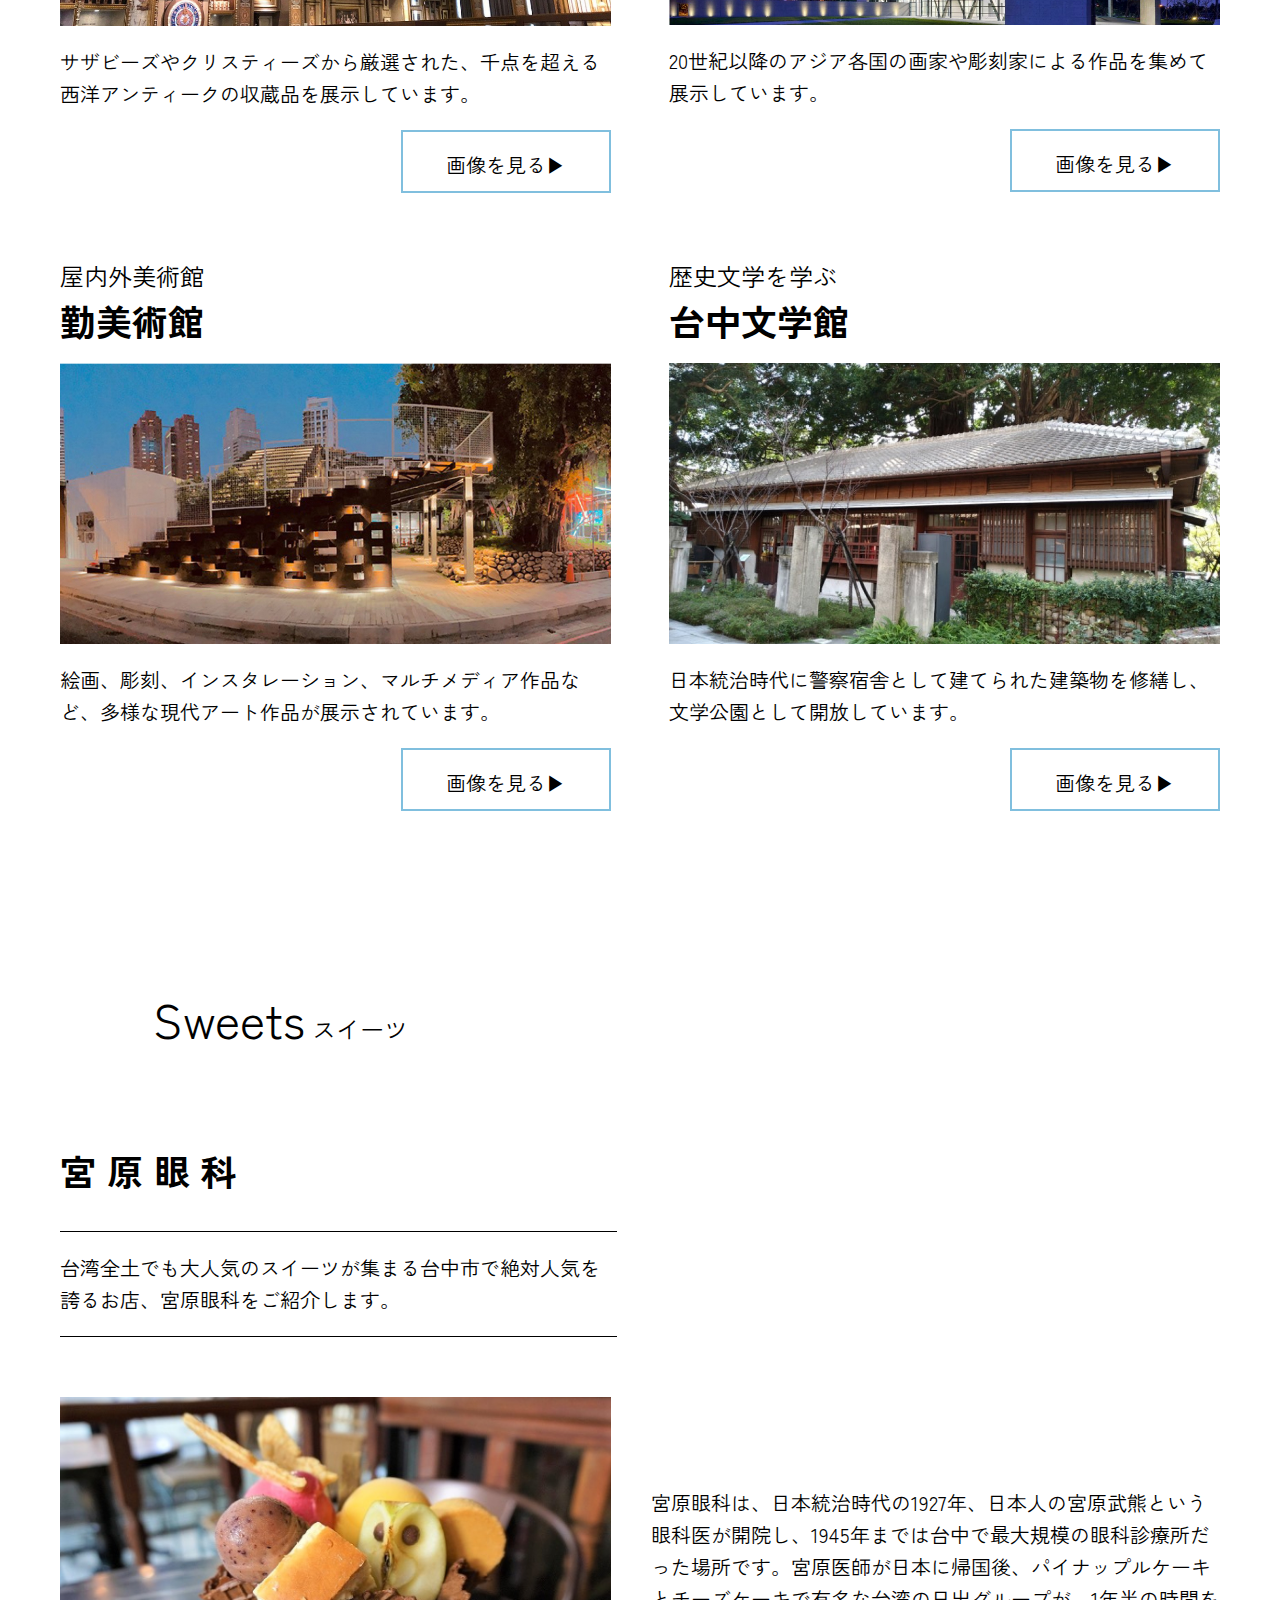
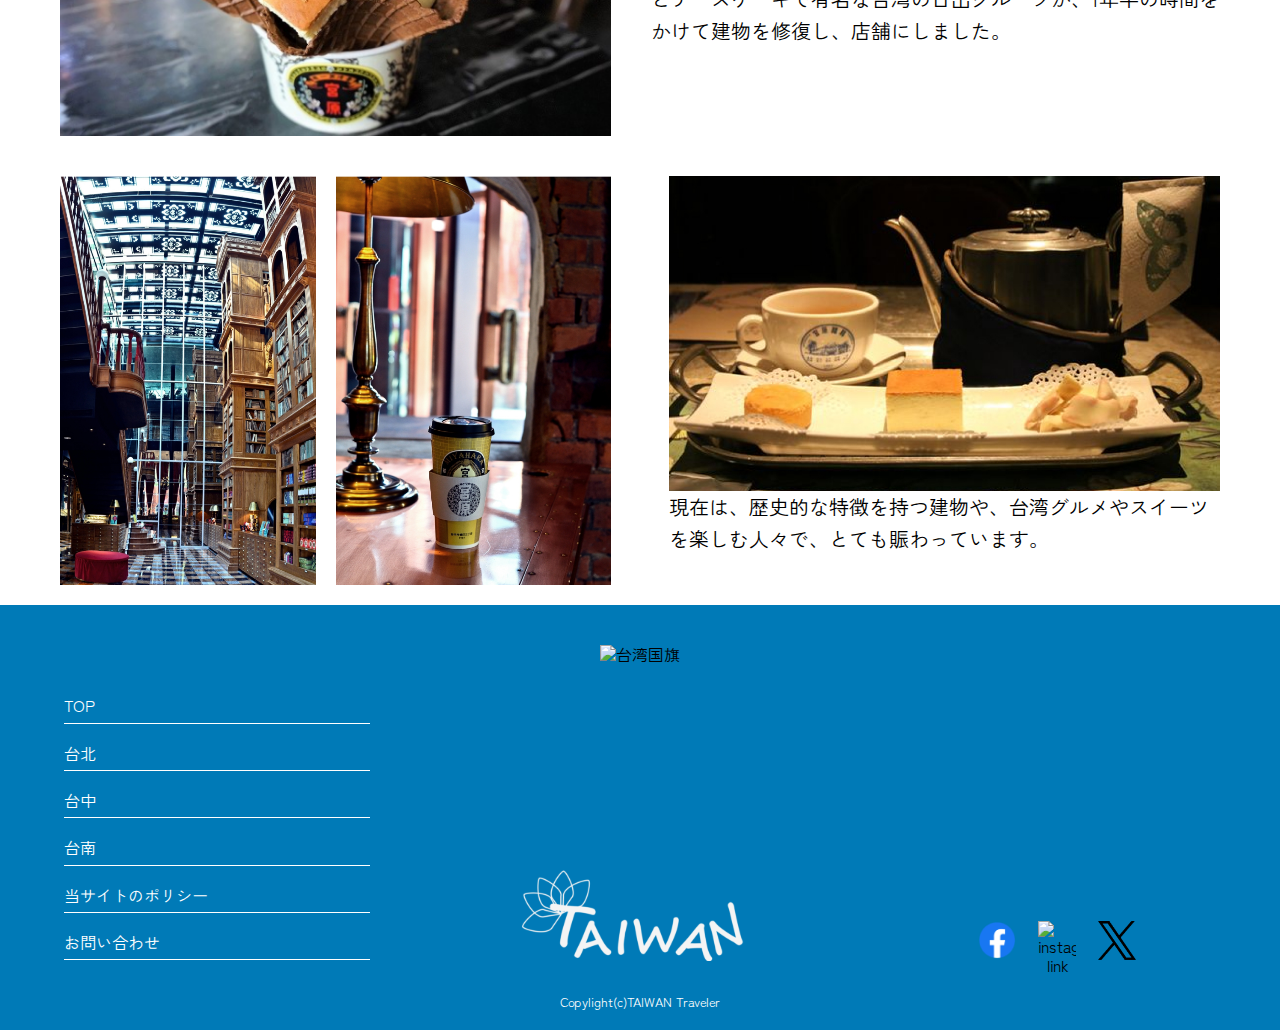
==== commit e7c80459: "Merge branch 'main' of https://github.com/koshikawa-webkadai1/taiwan-site" ====
--- a/taiwan-site/taichung/index.html
+++ b/taiwan-site/taichung/index.html
@@ -177,7 +177,7 @@
 
               <!-- メニュー一覧 -->
               <li><a href="../index.html#section3">top</a></li>
-              <li><a href="../taipei/index.html">台北</a></li>
+              <li><a href="../taipei/index.html#yoiti">台北</a></li>
               <li><a href="#">台中</a></li>
               <li><a href="../tainan/index.html#tainan-gourmet">台南</a></li>
             </ul>
@@ -444,7 +444,7 @@
 
       <ul>
         <li><a href="../index.html#section3">TOP</a></li>
-        <li><a href="../taipei/index.html">台北</a></li>
+        <li><a href="../taipei/index.html#yoiti">台北</a></li>
         <li><a href="#">台中</a></li>
         <li><a href="../tainan/index.html#tainan-gourmet">台南</a></li>
         <li><a href="#">当サイトのポリシー</a></li>
--- a/taiwan-site/common/css/common.css
+++ b/taiwan-site/common/css/common.css
@@ -14,15 +14,80 @@
   div.pc-kasou {
     max-width: 1200px;
     margin: 0 auto;
-    border: 2px solid #00FFF0;
-  }
-}
+  }
+}
+
+/* ******************* */
+/* ページトップへ戻るボタン */
+/* ******************* */
+.arrow {
+  width: 48px;
+  height: 48px;
+  border-radius: 50%;
+  background-color: #6C6565;
+
+  position: relative;
+  z-index: 100;
+  transition: .3s;
+}
+
+.arrow::before,
+.arrow::after {
+  content: "";
+  width: 18px;
+  height: 5px;
+  display: inline-block;
+  border-radius: 4px;
+  background: #fff;
+  position: absolute;
+  right: 12px;
+  top: 20px;
+}
+
+.arrow::before {
+  left: calc(50% - 4px);
+  transform: rotate(45deg);
+}
+
+.arrow::after {
+  right: calc(50% - 4px);
+  transform: rotate(-45deg);
+}
+
+.arrow:hover {
+  background-color: rgba(118, 111, 111, 0.5);
+}
+
+.arrow:hover::before {
+  background: #aaa;
+}
+
+.arrow:hover::after {
+  background: #aaa;
+}
+
+.pagetop {
+  position: fixed;
+  opacity: 0;
+  visibility: hidden;
+  position: fixed;
+  display: block;
+  z-index: 101;
+  bottom: 25px;
+  right: 25px;
+}
+
+.is-hidden {
+  visibility: inherit;
+  opacity: 1;
+}
+
 
 /* *********************************************** */
 /* ローディング***javascriptのパターンのcss */
 /* *********************************************** */
 
-/* .loading {
+.loading {
   background-color: #0180BE;
   width: 100vw;
   height: 100vh;
@@ -44,7 +109,7 @@
   opacity: 0;
   transform: translate(-50%, -50%);
   animation: img_fade 2.0s 0.5s forwards;
-} */
+}
 
 @keyframes img_fade {
   0% {
@@ -280,7 +345,6 @@
     padding: 0px;
     max-width: 1200px;
     margin: 0 auto;
-    border: 2px solid #00FFF0;
     position: relative;
 
   }
@@ -436,7 +500,7 @@
 
 @media screen and (min-width: 767px) {
 
-  div.pc-kasou {}
+
 
   main {
     margin: 20px 20px;
@@ -837,6 +901,7 @@
   footer ul {
     margin-left: 2%;
   }
+
   .snslink {
     display: inline;
   }
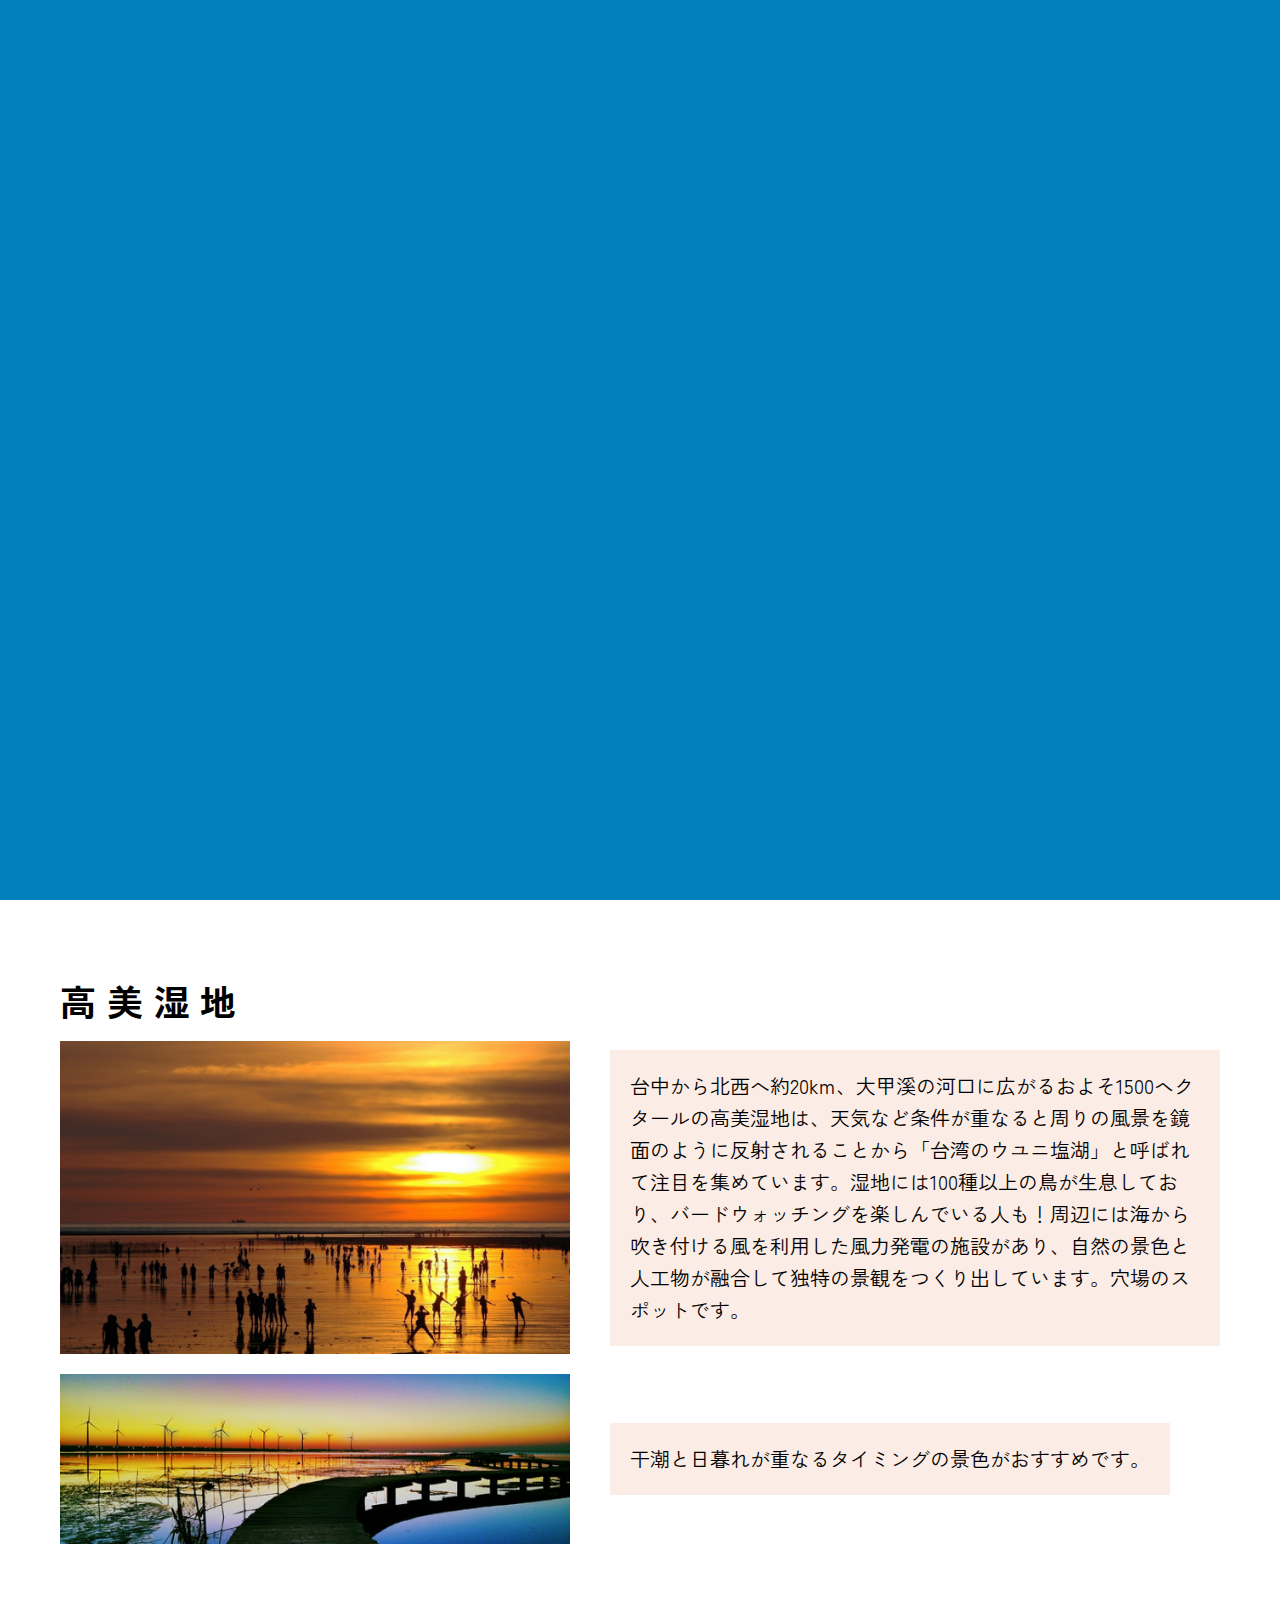
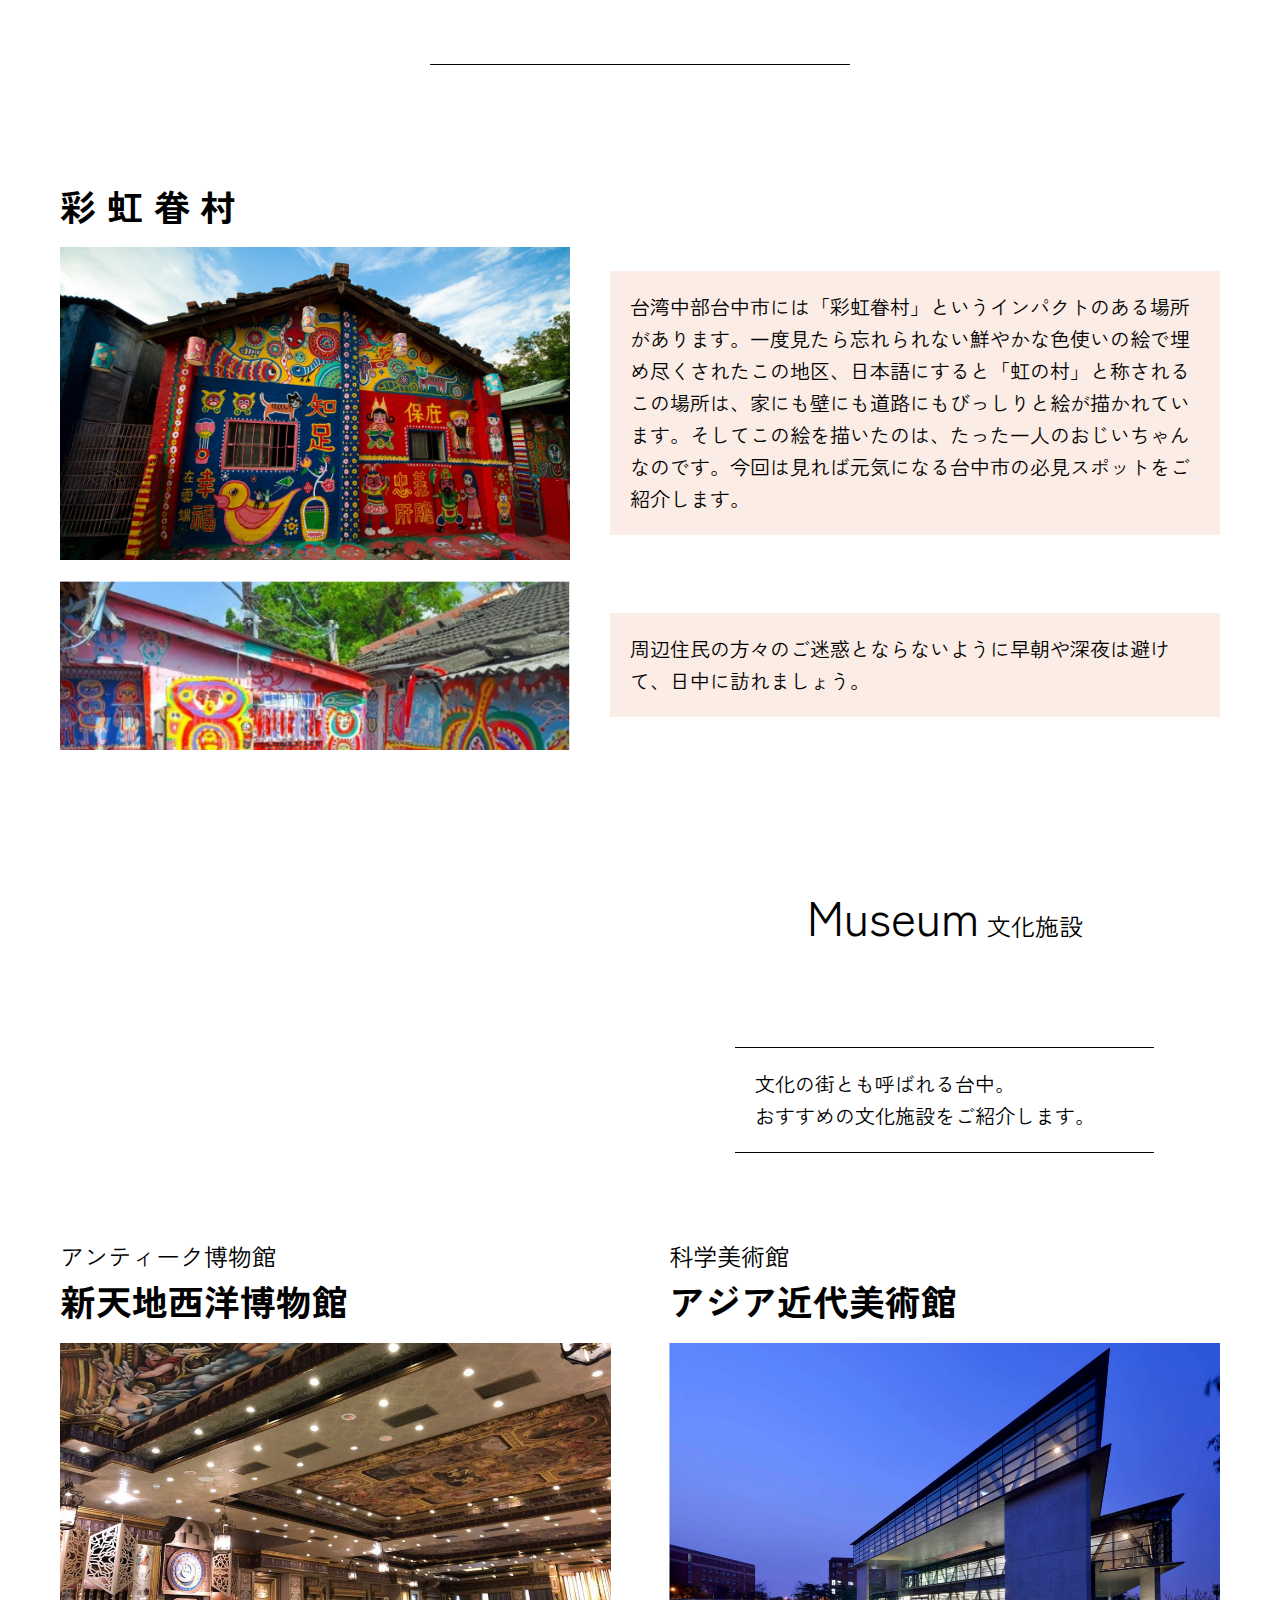
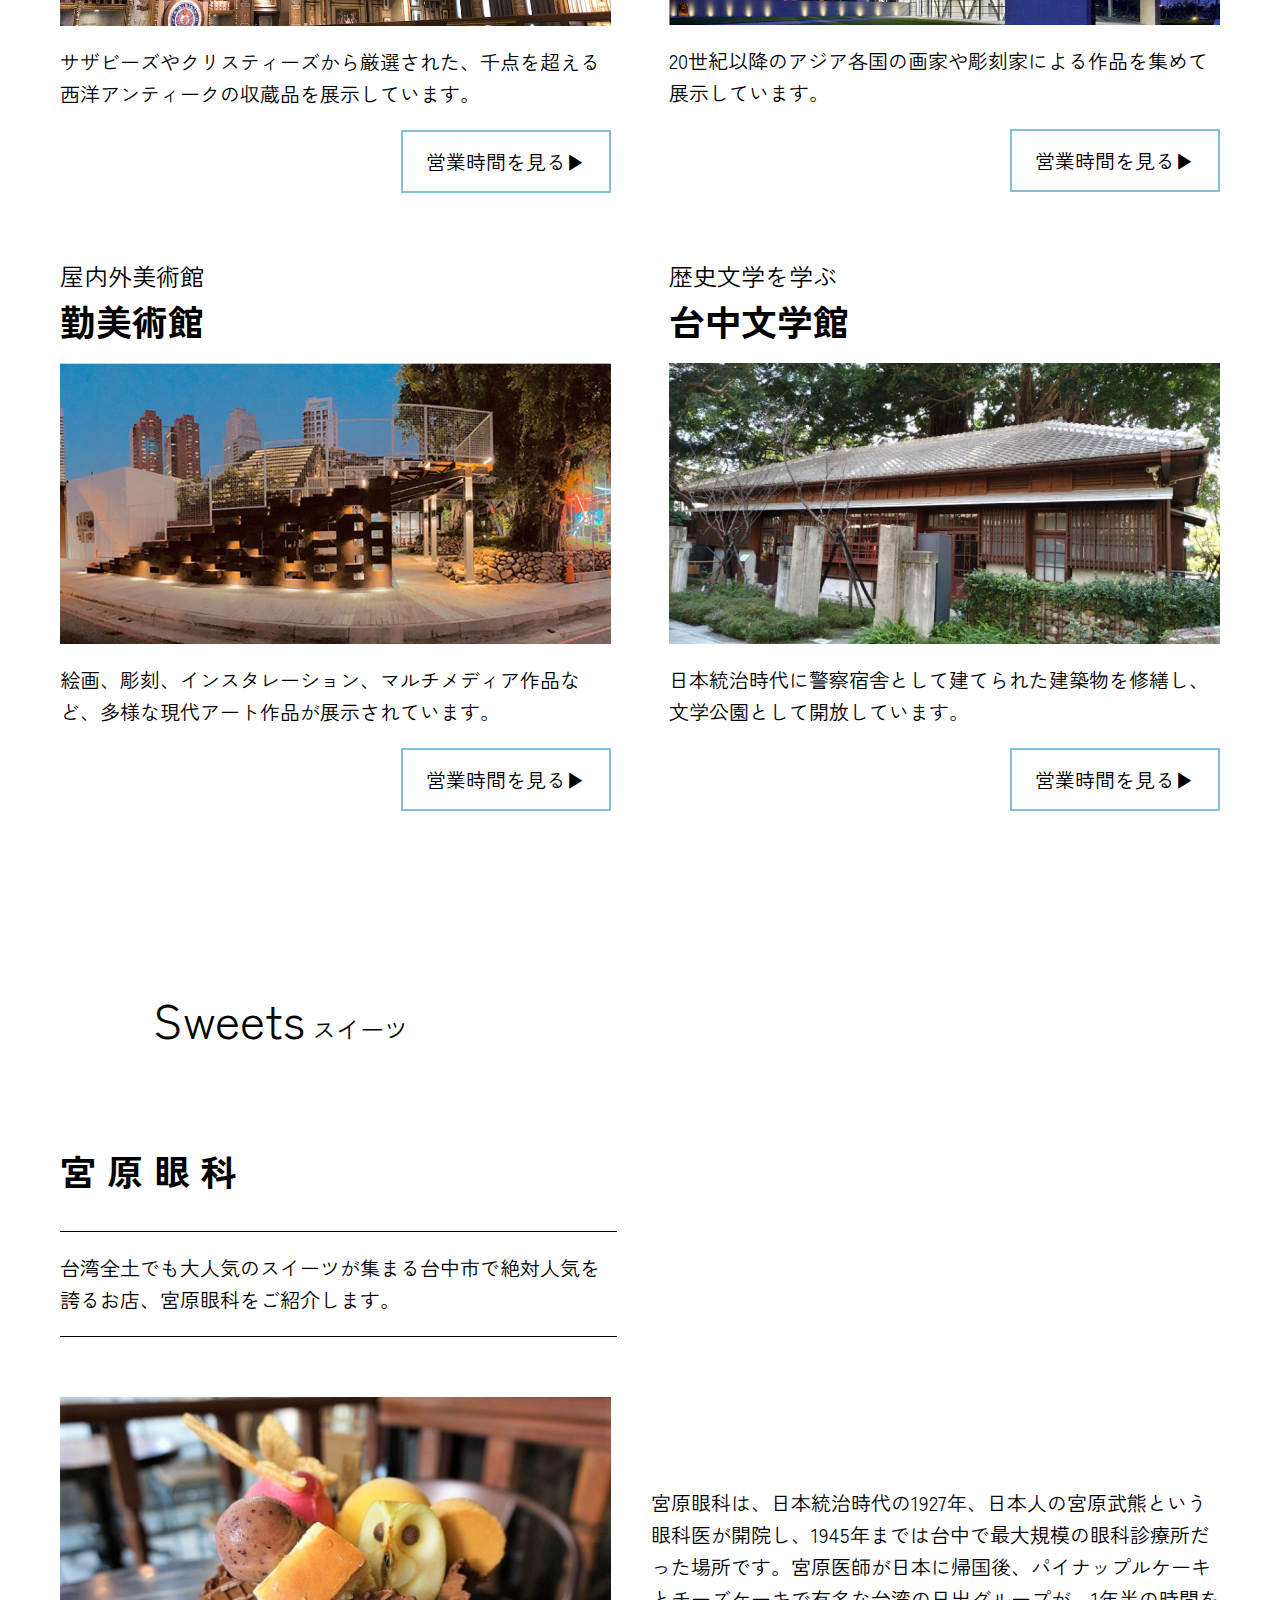
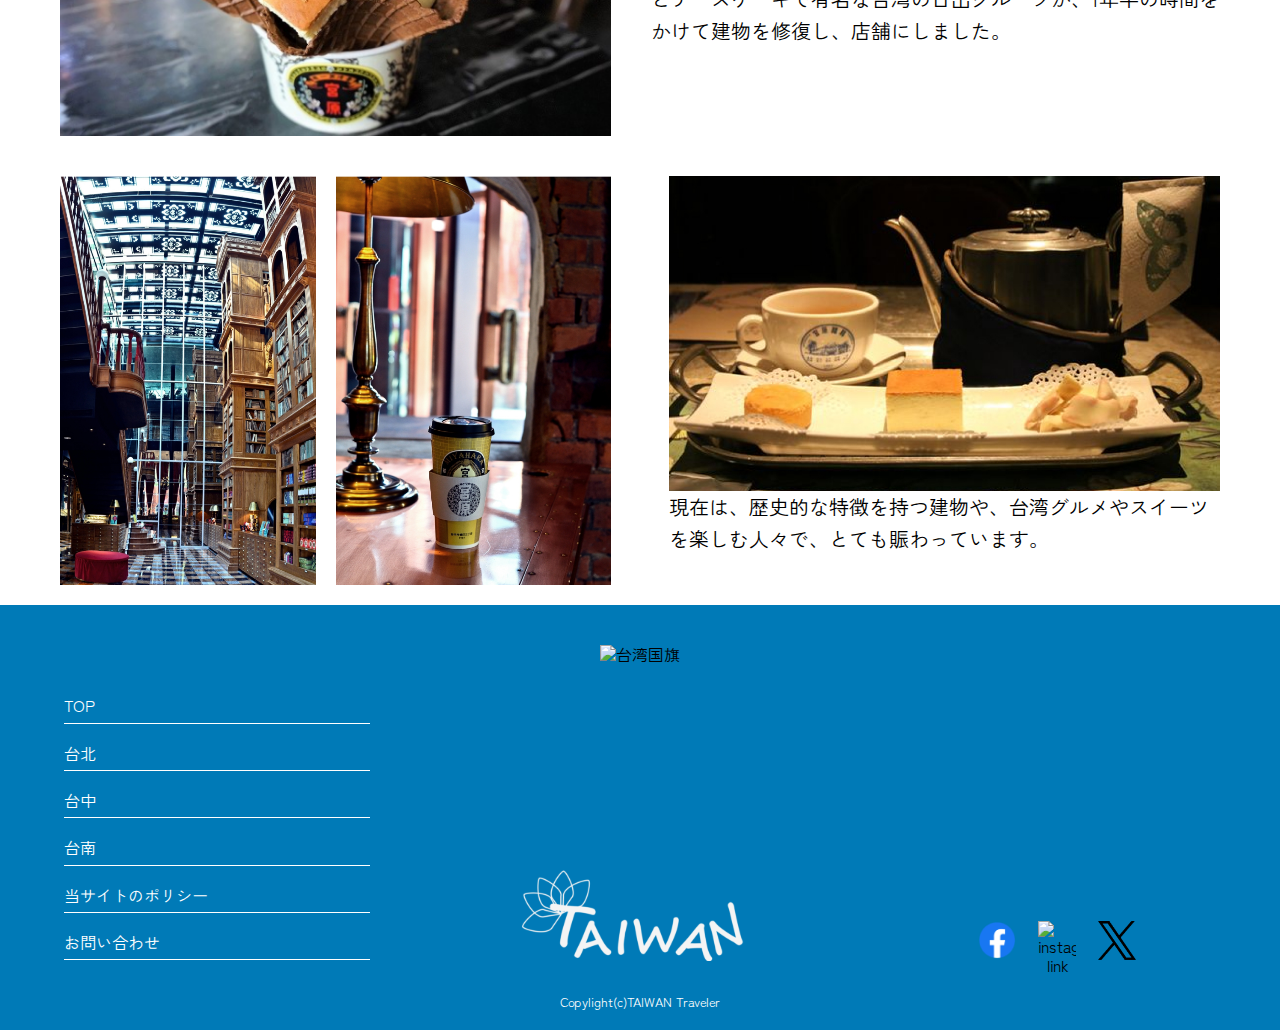
==== commit 5e73ebc6: "営業時間を見る　に変更" ====
--- a/taiwan-site/taichung/index.html
+++ b/taiwan-site/taichung/index.html
@@ -146,7 +146,7 @@
 
     <div class="kasou">
 
-      <a class="taiwan" href="../index.html#section3"><img src="../common/image/top_logo.svg" alt="TAIWAN画像"
+      <a class="taiwan" href="../index.html"><img src="../common/image/top_logo.svg" alt="TAIWAN画像"
           class="header-rogo1"></a>
 
 
@@ -176,10 +176,10 @@
 
 
               <!-- メニュー一覧 -->
-              <li><a href="../index.html#section3">top</a></li>
-              <li><a href="../taipei/index.html#yoiti">台北</a></li>
+              <li><a href="../index.html">top</a></li>
+              <li><a href="../taipei/index.html">台北</a></li>
               <li><a href="#">台中</a></li>
-              <li><a href="../tainan/index.html#tainan-gourmet">台南</a></li>
+              <li><a href="../tainan/index.html">台南</a></li>
             </ul>
 
 
@@ -317,7 +317,7 @@
                 <div class="button">
 
                   <!-- <button>営業時間を見る<span class="arrow"> </span></button> -->
-                  <button id="modal-openbutton" onclick="Open()">画像を見る<span>▶</span></button>
+                  <button id="modal-openbutton" onclick="Open()">営業時間を見る<span>▶</span></button>
                 </div>
 
               </div>
@@ -333,7 +333,7 @@
                 <div class="button">
 
                   <!-- <button>営業時間を見る<span class="arrow"> </span></button> -->
-                  <button id="modal-openbutton2" onclick="Open2()">画像を見る<span>▶</span></button>
+                  <button id="modal-openbutton2" onclick="Open2()">営業時間を見る<span>▶</span></button>
                 </div>
 
 
@@ -353,7 +353,7 @@
 
                 <div class="button">
                   <!-- <button>営業時間を見る<span class="arrow"> </span></button> -->
-                  <button id="modal-openbutton3" onclick="Open3()">画像を見る<span>▶</span></button>
+                  <button id="modal-openbutton3" onclick="Open3()">営業時間を見る<span>▶</span></button>
                 </div>
 
 
@@ -372,7 +372,7 @@
 
                 <div class="button">
                   <!-- <button>営業時間を見る<span class="arrow"> </span></button> -->
-                  <button id="modal-openbutton4" onclick="Open4()">画像を見る<span>▶</span></button>
+                  <button id="modal-openbutton4" onclick="Open4()">営業時間を見る<span>▶</span></button>
                 </div>
 
               </div>
@@ -443,16 +443,17 @@
     <div class="pc-kasou">
 
       <ul>
-        <li><a href="../index.html#section3">TOP</a></li>
-        <li><a href="../taipei/index.html#yoiti">台北</a></li>
+        <li><a href="../index.html">TOP</a></li>
+        <li><a href="../taipei/index.html">台北</a></li>
         <li><a href="#">台中</a></li>
-        <li><a href="../tainan/index.html#tainan-gourmet">台南</a></li>
+        <li><a href="../tainan/index.html">台南</a></li>
         <li><a href="#">当サイトのポリシー</a></li>
         <li><a href="#">お問い合わせ</a></li>
       </ul>
 
       <div id="footer-tiwandiv">
-        <img src="../common/image/footerlogo.svg" alt="Taiwan画像" id="footer-tiwanicon">
+        <a class="taiwan" href="../index.html"><img src="../common/image/footerlogo.svg" alt="Taiwan画像"
+            id="footer-tiwanicon"></a>
       </div>
 
       <div id="footer-snsdiv">
--- a/taiwan-site/common/css/common.css
+++ b/taiwan-site/common/css/common.css
@@ -148,7 +148,7 @@
 header div.kasou img.header-rogo1 {
   width: 30%;
   /*111/375= 0.296*/
-  opacity: 45%;
+  /* opacity: 45%; */
 
 }
 
@@ -352,7 +352,7 @@
   header div.kasou img.header-rogo1 {
     width: 10%;
     /*140/1366= 0.102*/
-    opacity: 45%;
+    /* opacity: 45%; */
     margin: 20px 0 0 20px;
 
   }
--- a/taiwan-site/taichung/css/taichung.css
+++ b/taiwan-site/taichung/css/taichung.css
@@ -143,7 +143,7 @@
 section.museum div#museum div button {
     font-size: 12px;
     /* border: 2px solid rgba(1, 128, 190, 0.5); */
-    padding: 12px;
+    /* padding: 12px; */
 }
 
 
@@ -437,7 +437,7 @@
     section.museum div#museum div button {
         font-size: 20px;
         /* border: 2px solid rgba(1, 128, 190, 0.5); */
-        padding: 21px 27px;
+        /* padding: 21px 27px; */
     }
 
 
